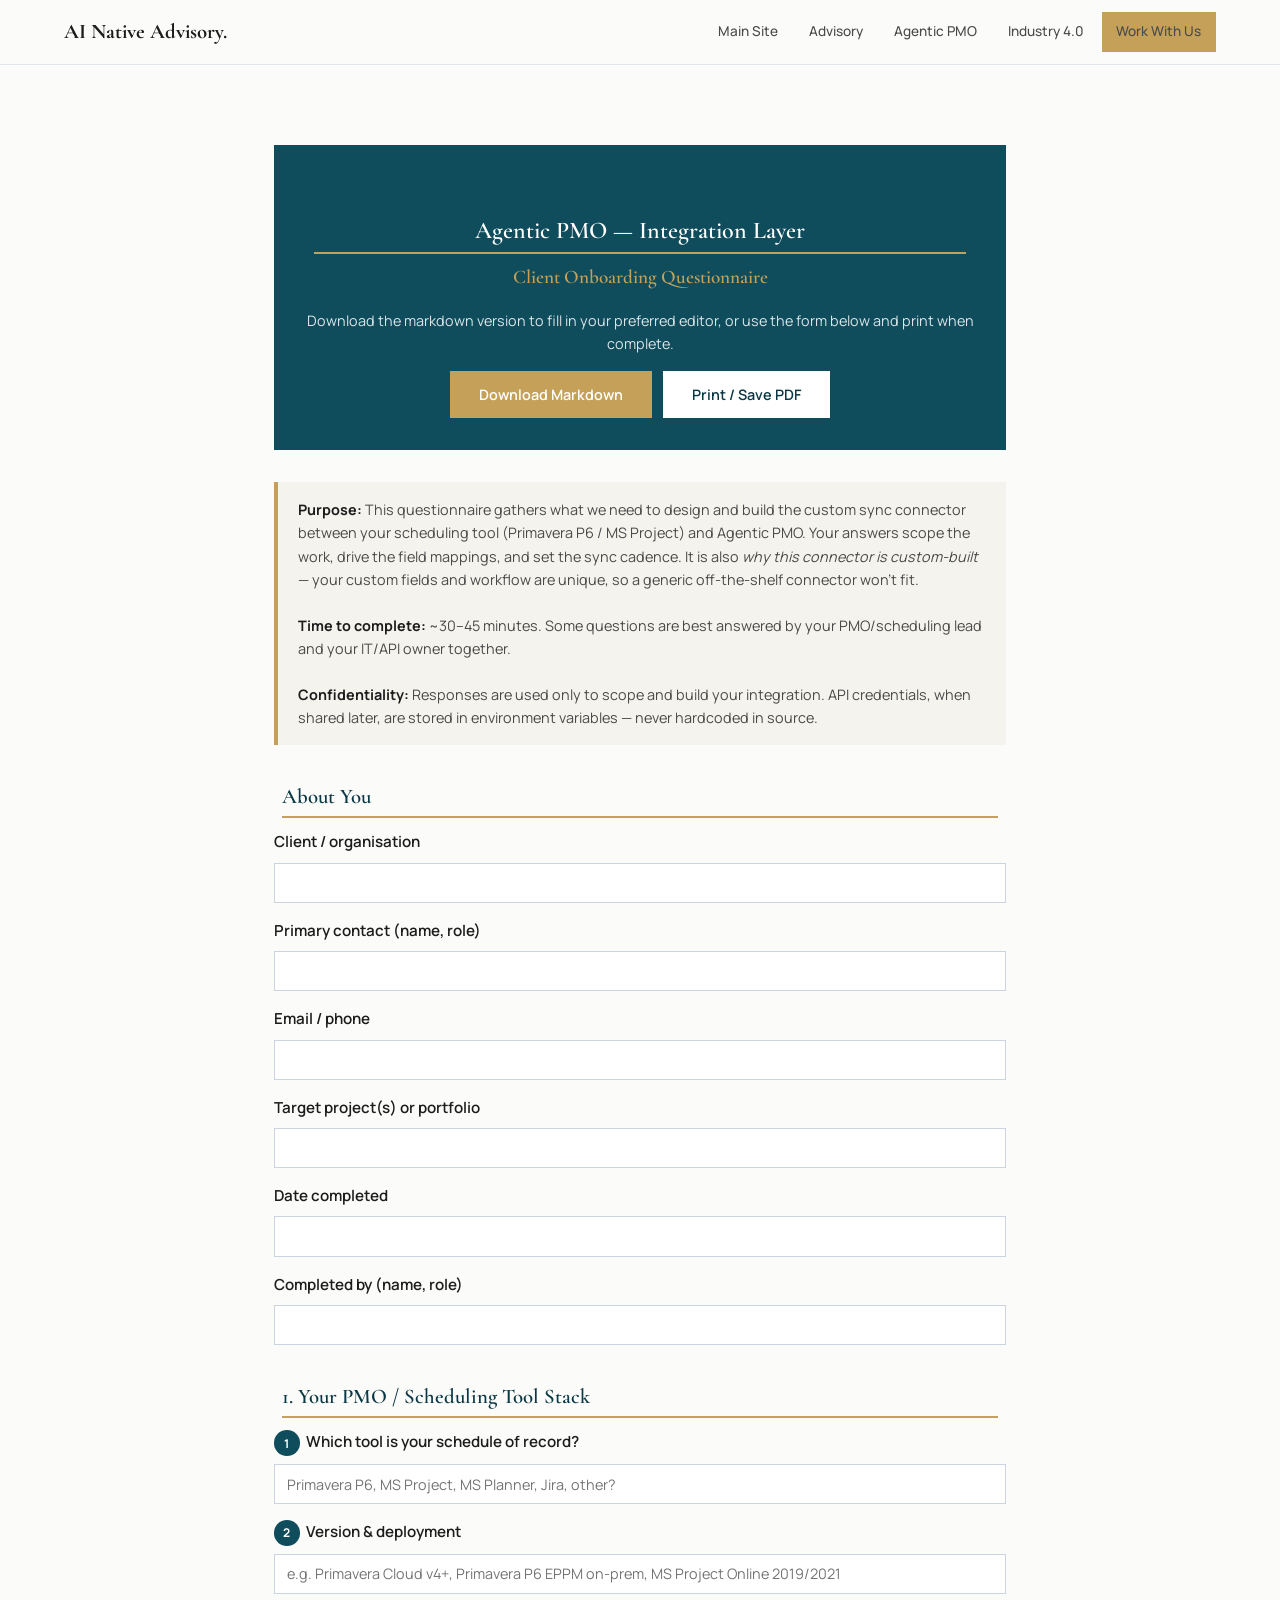
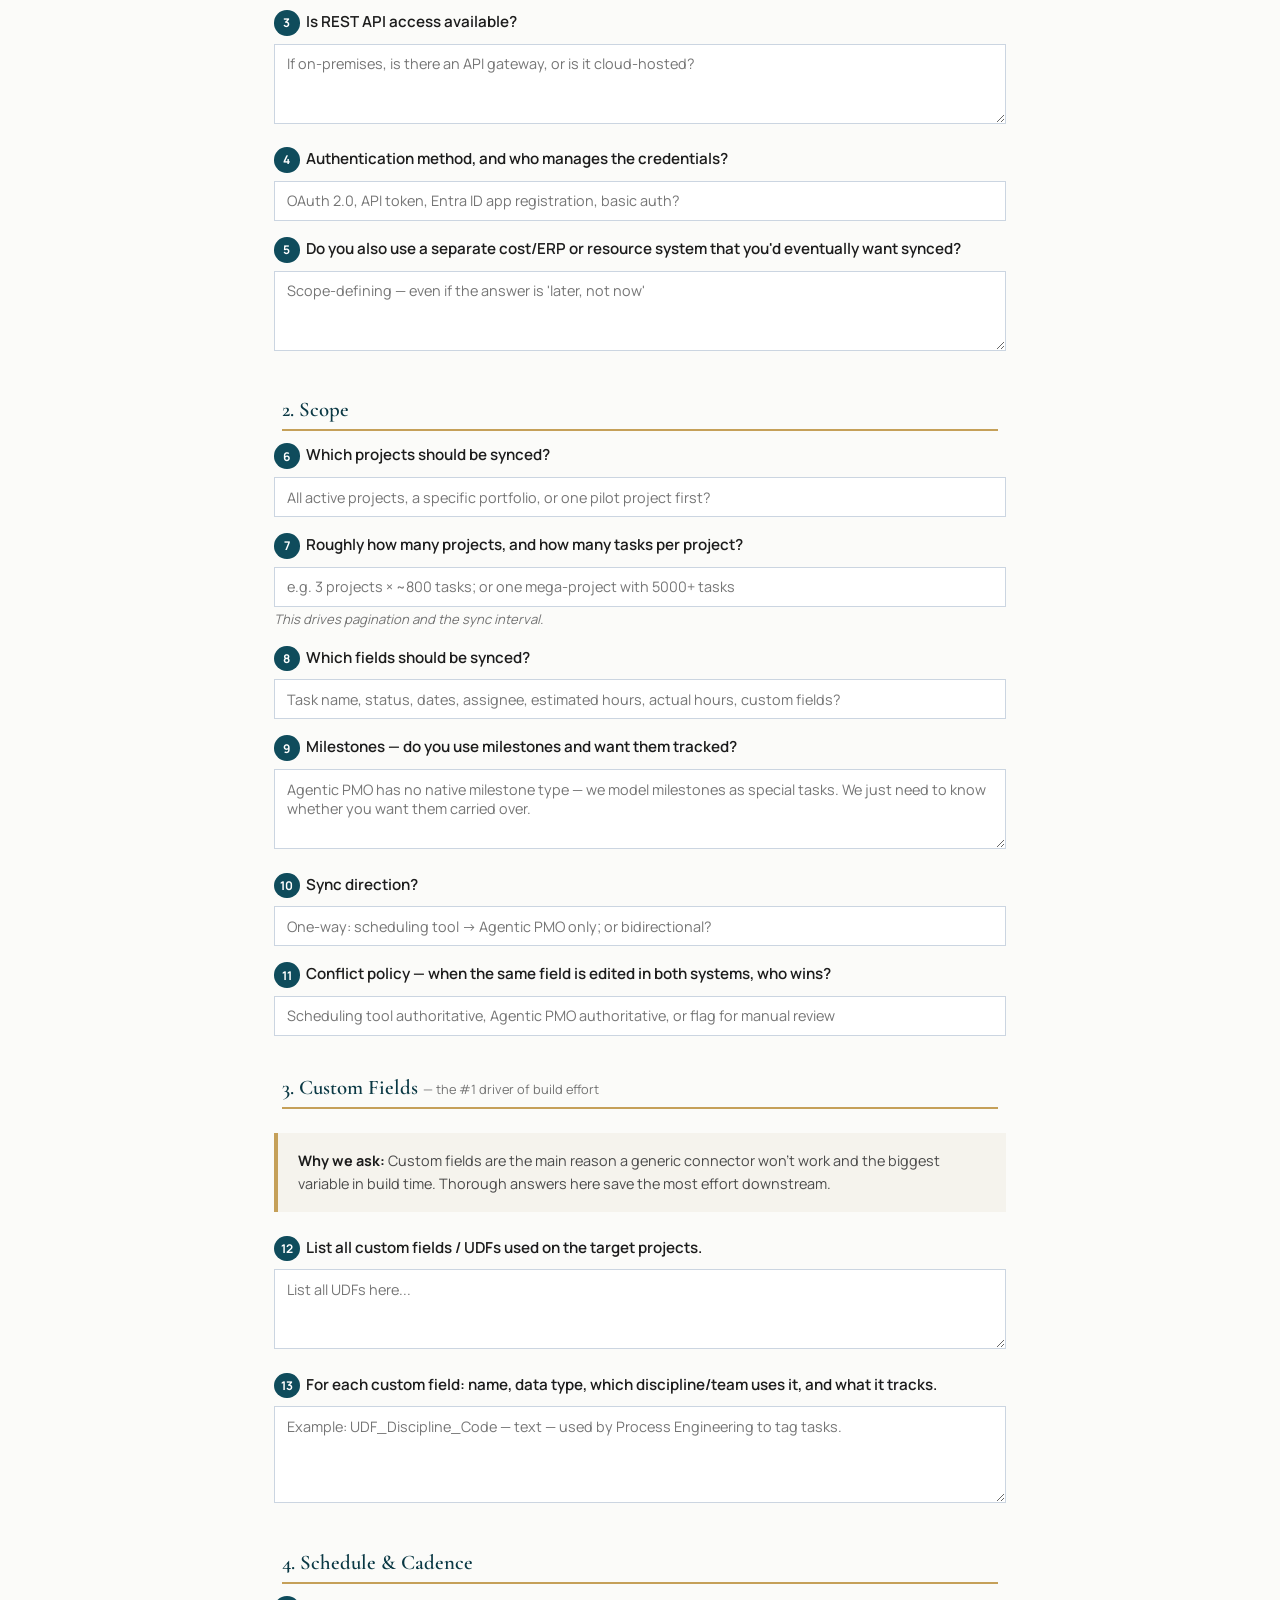
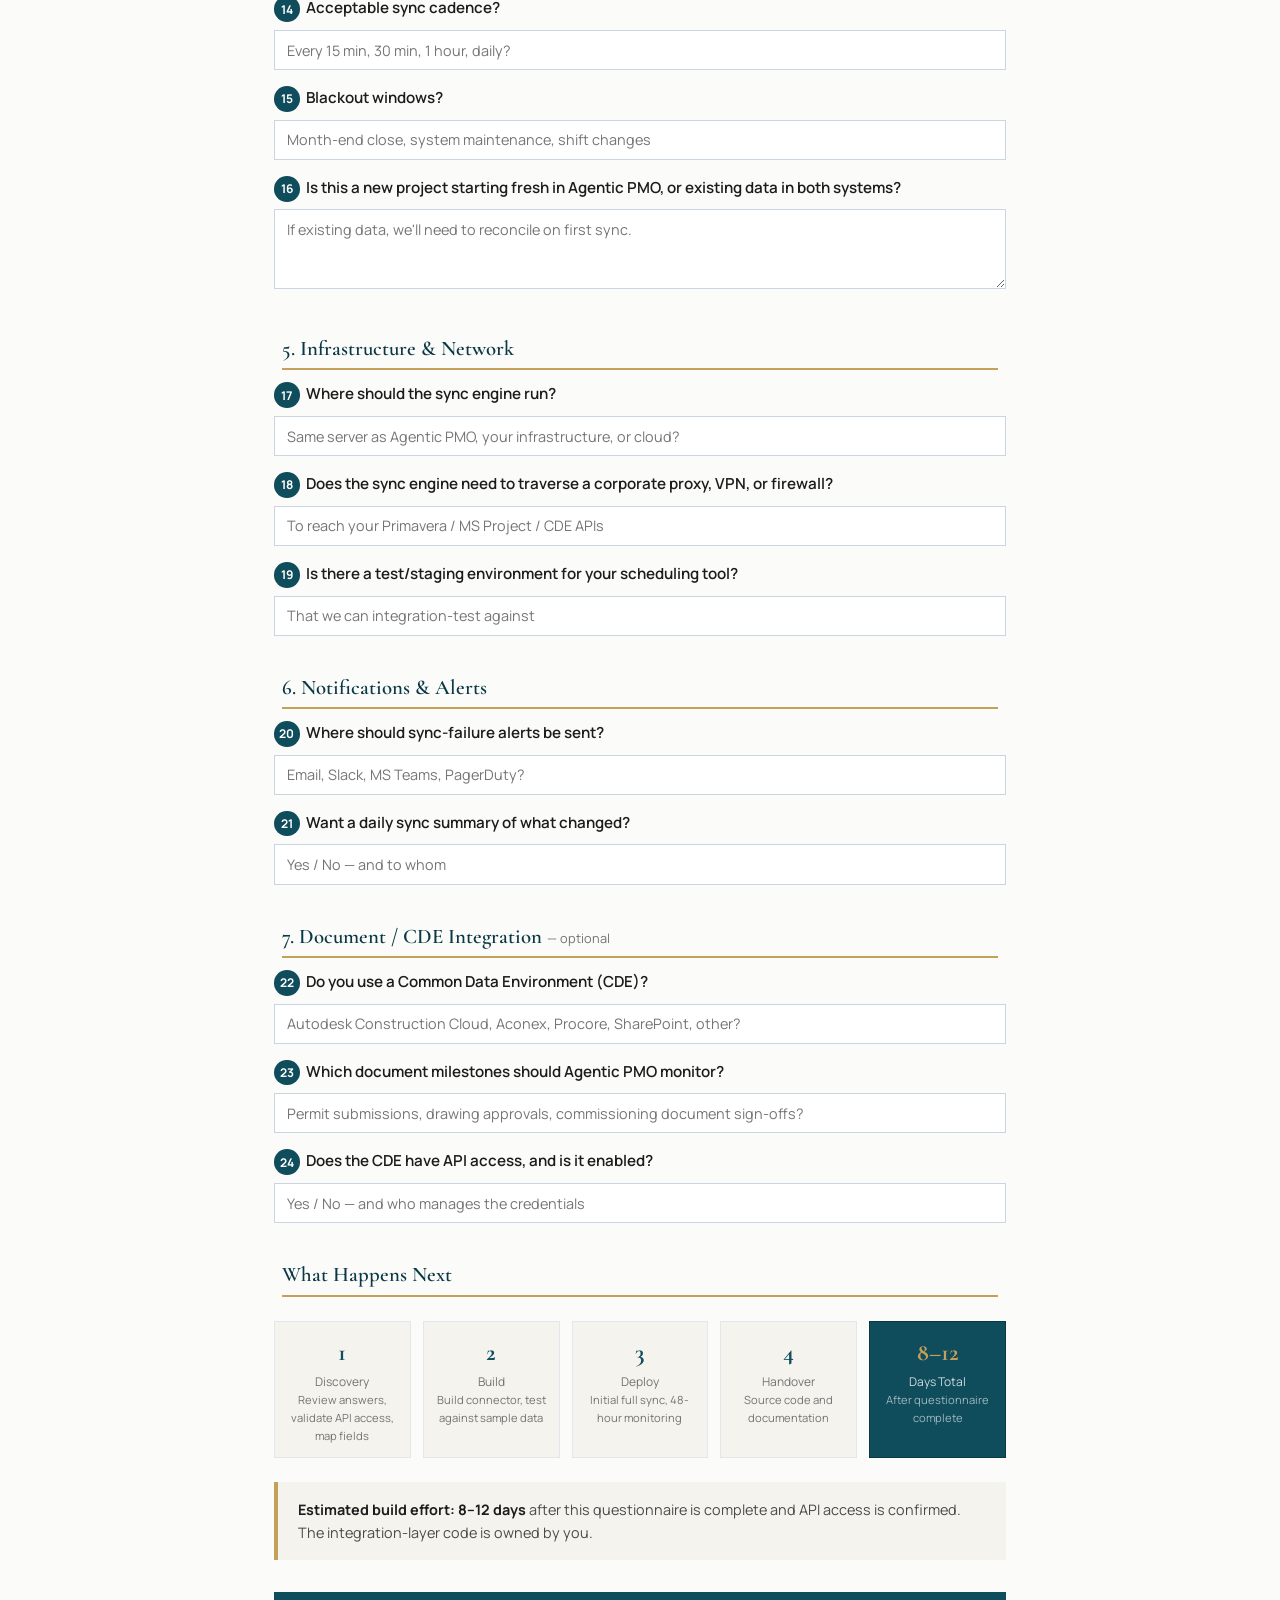
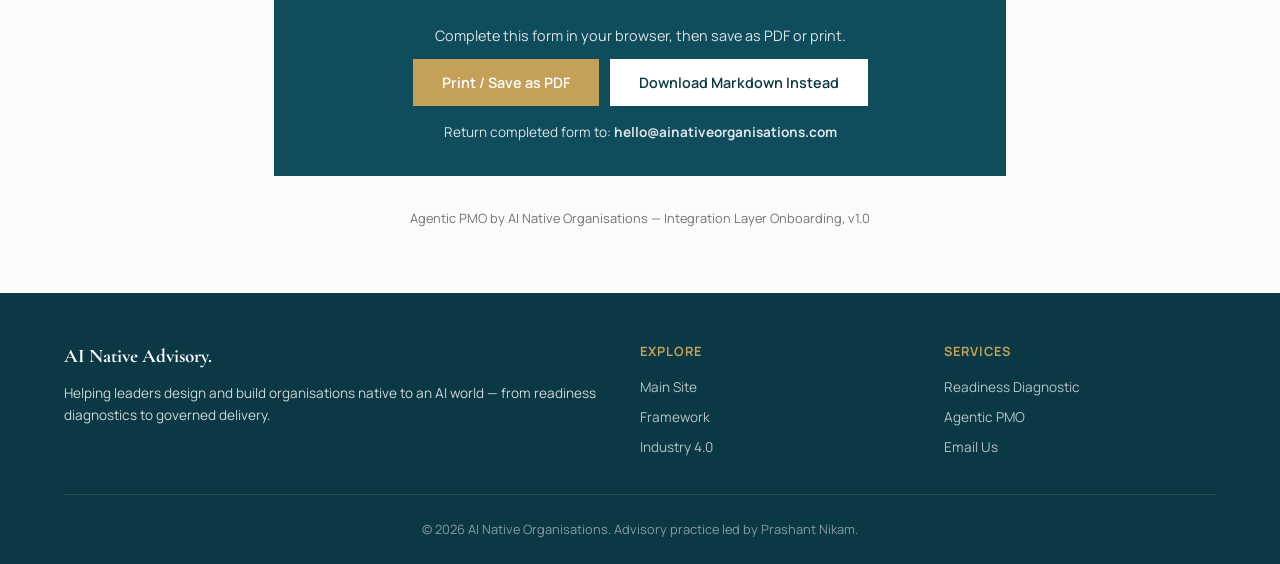
==== integration-questionnaire.html @ 44b78c95 "Add polished HTML questionnaire page with fillable form fields, print/PDF support; update homepage l" ====
<!DOCTYPE html>
<html lang="en">
<head>
  <meta charset="UTF-8">
  <meta name="viewport" content="width=device-width, initial-scale=1.0">
  <title>Integration Onboarding Questionnaire — Agentic PMO</title>
  <link rel="stylesheet" href="styles.css">
  <meta name="description" content="Download the Agentic PMO Integration Layer Client Onboarding Questionnaire — scope your Primavera P6 or MS Project connector build in 30-45 minutes.">
  <meta name="robots" content="index, follow">
  <style>
    .questionnaire-page { max-width: 780px; margin: 0 auto; padding: 3rem 24px 4rem; }
    .questionnaire-page h1 {
      font-family: var(--font-serif);
      font-size: 2rem;
      line-height: 1.2;
      margin-bottom: 0.25rem;
    }
    .questionnaire-page .meta { color: var(--color-ink-muted); font-size: 0.9rem; margin-bottom: 2rem; }
    .questionnaire-page h2 {
      font-family: var(--font-serif);
      font-size: 1.3rem;
      margin: 2.5rem 0.5rem 0.75rem;
      padding-bottom: 0.4rem;
      border-bottom: 2px solid var(--color-gold);
      color: var(--color-teal-dark);
    }
    .questionnaire-page h3 {
      font-family: var(--font-sans);
      font-size: 1rem;
      font-weight: 600;
      margin: 0.25rem 0 0.5rem;
      color: var(--color-ink);
    }
    .questionnaire-page .field { margin-bottom: 1rem; }
    .questionnaire-page .field-label {
      display: block;
      font-weight: 600;
      font-size: 0.95rem;
      margin-bottom: 0.2rem;
    }
    .questionnaire-page .field-num {
      display: inline-flex;
      align-items: center;
      justify-content: center;
      width: 1.6rem;
      height: 1.6rem;
      background: var(--color-teal);
      color: #fff;
      font-size: 0.75rem;
      font-weight: 700;
      border-radius: 50%;
      margin-right: 0.4rem;
    }
    .questionnaire-page .field-hint {
      font-size: 0.82rem;
      color: var(--color-ink-muted);
      font-style: italic;
      margin-top: 0.1rem;
    }
    .questionnaire-page .field-input {
      width: 100%;
      padding: 0.6rem 0.75rem;
      border: 1px solid var(--color-slate);
      font-family: var(--font-sans);
      font-size: 0.9rem;
      margin-top: 0.3rem;
      background: #fff;
      color: var(--color-ink);
    }
    .questionnaire-page .field-textarea {
      width: 100%;
      min-height: 80px;
      padding: 0.6rem 0.75rem;
      border: 1px solid var(--color-slate);
      font-family: var(--font-sans);
      font-size: 0.9rem;
      margin-top: 0.3rem;
      background: #fff;
      color: var(--color-ink);
      resize: vertical;
    }
    .questionnaire-page .callout {
      background: var(--color-cream);
      border-left: 4px solid var(--color-gold);
      padding: 1rem 1.25rem;
      margin: 1.5rem 0;
      font-size: 0.9rem;
      color: var(--color-ink-secondary);
    }
    .questionnaire-page .callout strong { color: var(--color-ink); }
    .questionnaire-page .next-steps {
      display: grid;
      grid-template-columns: 1fr 1fr 1fr 1fr 1fr;
      gap: 0.75rem;
      margin: 1.5rem 0;
    }
    .questionnaire-page .next-step {
      text-align: center;
      padding: 0.75rem 0.5rem;
      background: var(--color-cream);
      border: 1px solid var(--color-slate-soft);
    }
    .questionnaire-page .next-step .step-num {
      font-family: var(--font-serif);
      font-size: 1.5rem;
      font-weight: 700;
      color: var(--color-teal);
    }
    .questionnaire-page .next-step .step-label {
      font-size: 0.75rem;
      color: var(--color-ink-muted);
    }
    .questionnaire-page .download-bar {
      text-align: center;
      padding: 2rem;
      background: var(--color-teal);
      margin: 2rem 0;
    }
    .questionnaire-page .download-bar p { color: rgba(255,255,255,0.85); font-size: 0.9rem; }
    .questionnaire-page .section-inline {
      margin: 2rem 0;
      padding: 1.5rem;
      background: var(--color-bg);
      border: 1px solid var(--color-slate-soft);
    }
    .questionnaire-page .section-inline h3 {
      font-family: var(--font-serif);
      color: var(--color-teal);
      border: none;
      padding: 0;
      margin: 0 0 0.5rem 0;
    }
    .questionnaire-page .print-only { display: none; }
    @media print {
      .site-nav, .site-footer, .questionnaire-page .download-bar { display: none; }
      .questionnaire-page { padding: 0; }
      .questionnaire-page .field-input, .questionnaire-page .field-textarea { border: 1px dashed #999; }
    }
    @media (max-width: 700px) {
      .questionnaire-page .next-steps { grid-template-columns: 1fr 1fr; }
    }
  </style>
</head>
<body>

<!-- Nav -->
<nav class="site-nav">
  <div class="nav-inner">
    <a class="nav-logo" href="/">AI Native Advisory.</a>
    <button class="nav-toggle" onclick="toggleNav()" aria-label="Toggle navigation">
      <span></span><span></span><span></span>
    </button>
    <div class="nav-links" id="navLinks">
      <a href="https://ainativeorganisations.com" target="_blank" rel="noopener">Main Site</a>
      <a href="/">Advisory</a>
      <a href="/#agentic-pmo">Agentic PMO</a>
      <a href="https://industry.ainativeorganisations.com" target="_blank" rel="noopener">Industry 4.0</a>
      <a href="/#contact" class="btn btn-gold btn-sm">Work With Us</a>
    </div>
  </div>
</nav>

<!-- Questionnaire Page -->
<div class="questionnaire-page">

  <div class="download-bar">
    <h2 style="color: #fff; margin-bottom: 0.5rem; font-size: 1.5rem;">Agentic PMO — Integration Layer</h2>
    <h3 style="color: var(--color-gold); font-family: var(--font-serif); font-size: 1.2rem; margin-bottom: 1rem;">Client Onboarding Questionnaire</h3>
    <p>Download the markdown version to fill in your preferred editor, or use the form below and print when complete.</p>
    <div style="margin-top: 1rem;">
      <a href="/agentic-pmo-integration-questionnaire.md" class="btn btn-gold" download>Download Markdown</a>
      <a href="#" onclick="window.print()" class="btn btn-white" style="margin-left: 0.5rem;">Print / Save PDF</a>
    </div>
  </div>

  <div class="callout">
    <strong>Purpose:</strong> This questionnaire gathers what we need to design and build the custom sync connector between your scheduling tool (Primavera P6 / MS Project) and Agentic PMO. Your answers scope the work, drive the field mappings, and set the sync cadence. It is also <em>why this connector is custom-built</em> — your custom fields and workflow are unique, so a generic off-the-shelf connector won't fit.
    <br><br>
    <strong>Time to complete:</strong> ~30–45 minutes. Some questions are best answered by your PMO/scheduling lead and your IT/API owner together.
    <br><br>
    <strong>Confidentiality:</strong> Responses are used only to scope and build your integration. API credentials, when shared later, are stored in environment variables — never hardcoded in source.
  </div>

  <!-- About You -->
  <h2>About You</h2>

  <div class="field">
    <span class="field-label">Client / organisation</span>
    <input type="text" class="field-input" placeholder="">
  </div>
  <div class="field">
    <span class="field-label">Primary contact (name, role)</span>
    <input type="text" class="field-input" placeholder="">
  </div>
  <div class="field">
    <span class="field-label">Email / phone</span>
    <input type="text" class="field-input" placeholder="">
  </div>
  <div class="field">
    <span class="field-label">Target project(s) or portfolio</span>
    <input type="text" class="field-input" placeholder="">
  </div>
  <div class="field">
    <span class="field-label">Date completed</span>
    <input type="text" class="field-input" placeholder="">
  </div>
  <div class="field">
    <span class="field-label">Completed by (name, role)</span>
    <input type="text" class="field-input" placeholder="">
  </div>

  <!-- Section 1 -->
  <h2>1. Your PMO / Scheduling Tool Stack</h2>

  <div class="field">
    <span class="field-label"><span class="field-num">1</span>Which tool is your schedule of record?</span>
    <input type="text" class="field-input" placeholder="Primavera P6, MS Project, MS Planner, Jira, other?">
  </div>

  <div class="field">
    <span class="field-label"><span class="field-num">2</span>Version &amp; deployment</span>
    <input type="text" class="field-input" placeholder="e.g. Primavera Cloud v4+, Primavera P6 EPPM on-prem, MS Project Online 2019/2021">
  </div>

  <div class="field">
    <span class="field-label"><span class="field-num">3</span>Is REST API access available?</span>
    <textarea class="field-textarea" placeholder="If on-premises, is there an API gateway, or is it cloud-hosted?"></textarea>
  </div>

  <div class="field">
    <span class="field-label"><span class="field-num">4</span>Authentication method, and who manages the credentials?</span>
    <input type="text" class="field-input" placeholder="OAuth 2.0, API token, Entra ID app registration, basic auth?">
  </div>

  <div class="field">
    <span class="field-label"><span class="field-num">5</span>Do you also use a separate cost/ERP or resource system that you'd eventually want synced?</span>
    <textarea class="field-textarea" placeholder="Scope-defining — even if the answer is 'later, not now'"></textarea>
  </div>

  <!-- Section 2 -->
  <h2>2. Scope</h2>

  <div class="field">
    <span class="field-label"><span class="field-num">6</span>Which projects should be synced?</span>
    <input type="text" class="field-input" placeholder="All active projects, a specific portfolio, or one pilot project first?">
  </div>

  <div class="field">
    <span class="field-label"><span class="field-num">7</span>Roughly how many projects, and how many tasks per project?</span>
    <input type="text" class="field-input" placeholder="e.g. 3 projects × ~800 tasks; or one mega-project with 5000+ tasks">
    <div class="field-hint">This drives pagination and the sync interval.</div>
  </div>

  <div class="field">
    <span class="field-label"><span class="field-num">8</span>Which fields should be synced?</span>
    <input type="text" class="field-input" placeholder="Task name, status, dates, assignee, estimated hours, actual hours, custom fields?">
  </div>

  <div class="field">
    <span class="field-label"><span class="field-num">9</span>Milestones — do you use milestones and want them tracked?</span>
    <textarea class="field-textarea" placeholder="Agentic PMO has no native milestone type — we model milestones as special tasks. We just need to know whether you want them carried over."></textarea>
  </div>

  <div class="field">
    <span class="field-label"><span class="field-num">10</span>Sync direction?</span>
    <input type="text" class="field-input" placeholder="One-way: scheduling tool → Agentic PMO only; or bidirectional?">
  </div>

  <div class="field">
    <span class="field-label"><span class="field-num">11</span>Conflict policy — when the same field is edited in both systems, who wins?</span>
    <input type="text" class="field-input" placeholder="Scheduling tool authoritative, Agentic PMO authoritative, or flag for manual review">
  </div>

  <!-- Section 3 -->
  <h2>3. Custom Fields <span style="font-size: 0.8rem; color: var(--color-ink-muted); font-family: var(--font-sans); font-weight: 400;">— the #1 driver of build effort</span></h2>

  <div class="callout">
    <strong>Why we ask:</strong> Custom fields are the main reason a generic connector won't work and the biggest variable in build time. Thorough answers here save the most effort downstream.
  </div>

  <div class="field">
    <span class="field-label"><span class="field-num">12</span>List all custom fields / UDFs used on the target projects.</span>
    <textarea class="field-textarea" placeholder="List all UDFs here..."></textarea>
  </div>

  <div class="field">
    <span class="field-label"><span class="field-num">13</span>For each custom field: name, data type, which discipline/team uses it, and what it tracks.</span>
    <textarea class="field-textarea" rows="4" placeholder="Example: UDF_Discipline_Code — text — used by Process Engineering to tag tasks."></textarea>
  </div>

  <!-- Section 4 -->
  <h2>4. Schedule &amp; Cadence</h2>

  <div class="field">
    <span class="field-label"><span class="field-num">14</span>Acceptable sync cadence?</span>
    <input type="text" class="field-input" placeholder="Every 15 min, 30 min, 1 hour, daily?">
  </div>

  <div class="field">
    <span class="field-label"><span class="field-num">15</span>Blackout windows?</span>
    <input type="text" class="field-input" placeholder="Month-end close, system maintenance, shift changes">
  </div>

  <div class="field">
    <span class="field-label"><span class="field-num">16</span>Is this a new project starting fresh in Agentic PMO, or existing data in both systems?</span>
    <textarea class="field-textarea" placeholder="If existing data, we'll need to reconcile on first sync."></textarea>
  </div>

  <!-- Section 5 -->
  <h2>5. Infrastructure &amp; Network</h2>

  <div class="field">
    <span class="field-label"><span class="field-num">17</span>Where should the sync engine run?</span>
    <input type="text" class="field-input" placeholder="Same server as Agentic PMO, your infrastructure, or cloud?">
  </div>

  <div class="field">
    <span class="field-label"><span class="field-num">18</span>Does the sync engine need to traverse a corporate proxy, VPN, or firewall?</span>
    <input type="text" class="field-input" placeholder="To reach your Primavera / MS Project / CDE APIs">
  </div>

  <div class="field">
    <span class="field-label"><span class="field-num">19</span>Is there a test/staging environment for your scheduling tool?</span>
    <input type="text" class="field-input" placeholder="That we can integration-test against">
  </div>

  <!-- Section 6 -->
  <h2>6. Notifications &amp; Alerts</h2>

  <div class="field">
    <span class="field-label"><span class="field-num">20</span>Where should sync-failure alerts be sent?</span>
    <input type="text" class="field-input" placeholder="Email, Slack, MS Teams, PagerDuty?">
  </div>

  <div class="field">
    <span class="field-label"><span class="field-num">21</span>Want a daily sync summary of what changed?</span>
    <input type="text" class="field-input" placeholder="Yes / No — and to whom">
  </div>

  <!-- Section 7 -->
  <h2>7. Document / CDE Integration <span style="font-size: 0.8rem; color: var(--color-ink-muted); font-family: var(--font-sans); font-weight: 400;">— optional</span></h2>

  <div class="field">
    <span class="field-label"><span class="field-num">22</span>Do you use a Common Data Environment (CDE)?</span>
    <input type="text" class="field-input" placeholder="Autodesk Construction Cloud, Aconex, Procore, SharePoint, other?">
  </div>

  <div class="field">
    <span class="field-label"><span class="field-num">23</span>Which document milestones should Agentic PMO monitor?</span>
    <input type="text" class="field-input" placeholder="Permit submissions, drawing approvals, commissioning document sign-offs?">
  </div>

  <div class="field">
    <span class="field-label"><span class="field-num">24</span>Does the CDE have API access, and is it enabled?</span>
    <input type="text" class="field-input" placeholder="Yes / No — and who manages the credentials">
  </div>

  <!-- What Happens Next -->
  <h2>What Happens Next</h2>

  <div class="next-steps">
    <div class="next-step">
      <div class="step-num">1</div>
      <div class="step-label">Discovery</div>
      <div style="font-size: 0.7rem; color: var(--color-ink-muted);">Review answers, validate API access, map fields</div>
    </div>
    <div class="next-step">
      <div class="step-num">2</div>
      <div class="step-label">Build</div>
      <div style="font-size: 0.7rem; color: var(--color-ink-muted);">Build connector, test against sample data</div>
    </div>
    <div class="next-step">
      <div class="step-num">3</div>
      <div class="step-label">Deploy</div>
      <div style="font-size: 0.7rem; color: var(--color-ink-muted);">Initial full sync, 48-hour monitoring</div>
    </div>
    <div class="next-step">
      <div class="step-num">4</div>
      <div class="step-label">Handover</div>
      <div style="font-size: 0.7rem; color: var(--color-ink-muted);">Source code and documentation</div>
    </div>
    <div class="next-step" style="background: var(--color-teal); border-color: var(--color-teal-dark);">
      <div class="step-num" style="color: var(--color-gold);">8–12</div>
      <div class="step-label" style="color: rgba(255,255,255,0.8);">Days Total</div>
      <div style="font-size: 0.7rem; color: rgba(255,255,255,0.6);">After questionnaire complete</div>
    </div>
  </div>

  <div class="callout">
    <strong>Estimated build effort: 8–12 days</strong> after this questionnaire is complete and API access is confirmed. The integration-layer code is owned by you.
  </div>

  <div class="download-bar">
    <p style="margin-bottom: 0.75rem;">Complete this form in your browser, then save as PDF or print.</p>
    <a href="#" onclick="window.print()" class="btn btn-gold">Print / Save as PDF</a>
    <a href="/agentic-pmo-integration-questionnaire.md" class="btn btn-white" style="margin-left: 0.5rem;" download>Download Markdown Instead</a>
    <p style="margin-top: 1rem; font-size: 0.85rem;">Return completed form to: <strong>hello@ainativeorganisations.com</strong></p>
  </div>

  <p style="text-align: center; font-size: 0.8rem; color: var(--color-ink-muted); margin-top: 2rem;">
    Agentic PMO by AI Native Organisations — Integration Layer Onboarding, v1.0
  </p>

</div>

<!-- Footer -->
<footer class="site-footer">
  <div class="container">
    <div class="footer-grid">
      <div class="footer-brand">
        <span class="footer-logo">AI Native Advisory.</span>
        <p>Helping leaders design and build organisations native to an AI world — from readiness diagnostics to governed delivery.</p>
      </div>
      <div class="footer-col">
        <h4>Explore</h4>
        <a href="https://ainativeorganisations.com" target="_blank" rel="noopener">Main Site</a>
        <a href="https://ainativeorganisations.com/framework" target="_blank" rel="noopener">Framework</a>
        <a href="https://industry.ainativeorganisations.com" target="_blank" rel="noopener">Industry 4.0</a>
      </div>
      <div class="footer-col">
        <h4>Services</h4>
        <a href="/#services">Readiness Diagnostic</a>
        <a href="/#agentic-pmo">Agentic PMO</a>
        <a href="mailto:hello@ainativeorganisations.com">Email Us</a>
      </div>
    </div>
    <div class="footer-bottom">
      &copy; 2026 AI Native Organisations. Advisory practice led by Prashant Nikam.
    </div>
  </div>
</footer>

<script>
function toggleNav() {
  document.getElementById('navLinks').classList.toggle('open');
}
</script>
</body>
</html>
---- styles.css ----
/* ===== FTSE 100 AI-Native Edition — Shared Styles ===== */
@import url('https://fonts.googleapis.com/css2?family=Cormorant+Garamond:ital,wght@0,300;0,400;0,500;0,600;0,700;1,400;1,500&family=Manrope:wght@300;400;500;600;700;800&family=JetBrains+Mono:wght@400;500;600&display=swap');

:root {
  --color-bg: #fbfbf9;
  --color-teal: #0f4c5c;
  --color-teal-dark: #0a3844;
  --color-gold: #c5a059;
  --color-gold-dark: #9c6215;
  --color-ink: #1c1c1c;
  --color-ink-secondary: #4a4a4a;
  --color-ink-muted: #737373;
  --color-slate: #cbd5e1;
  --color-slate-soft: #e2e7ee;
  --color-cream: #f5f3ed;
  --color-white: #ffffff;
  --font-serif: 'Cormorant Garamond', Georgia, serif;
  --font-sans: 'Manrope', -apple-system, BlinkMacSystemFont, 'Segoe UI', sans-serif;
  --font-mono: 'JetBrains Mono', 'Fira Code', monospace;
  --max-width: 1200px;
  --border-radius: 0;
}

*, *::before, *::after { box-sizing: border-box; margin: 0; padding: 0; }
html { scroll-behavior: smooth; }
body {
  font-family: var(--font-sans);
  font-size: 16px;
  line-height: 1.6;
  color: var(--color-ink);
  background: var(--color-bg);
  -webkit-font-smoothing: antialiased;
}
img { max-width: 100%; height: auto; display: block; }
a { color: var(--color-teal); text-decoration: none; transition: color 0.2s; }
a:hover { color: var(--color-gold); }
.container { max-width: var(--max-width); margin: 0 auto; padding: 0 24px; }

h1, h2, h3, h4 { font-family: var(--font-serif); }
h1 { font-size: 3.2rem; line-height: 1.15; font-weight: 700; }
h2 { font-size: 2.4rem; line-height: 1.2; font-weight: 600; }
h3 { font-size: 1.5rem; font-weight: 600; }
.section { padding: 5rem 0; }
.section-dark { background: var(--color-teal); color: #fff; }
.section-cream { background: var(--color-cream); }
.eyebrow {
  font-family: var(--font-serif);
  font-size: 0.85rem;
  letter-spacing: 0.12em;
  text-transform: uppercase;
  color: var(--color-gold);
  display: block;
  margin-bottom: 0.5rem;
}
.section-title { margin-bottom: 0.75rem; }
.section-subtitle {
  color: var(--color-ink-muted);
  font-size: 1.1rem;
  max-width: 700px;
  margin-bottom: 2.5rem;
}
.text-center { text-align: center; }
.text-center .section-subtitle { margin-left: auto; margin-right: auto; }

/* Buttons */
.btn {
  display: inline-block;
  font-family: var(--font-sans);
  font-weight: 600;
  font-size: 0.9rem;
  padding: 0.7rem 1.75rem;
  border: 1px solid transparent;
  cursor: pointer;
  transition: all 0.2s;
  border-radius: var(--border-radius);
  text-decoration: none;
}
.btn-gold {
  background: var(--color-gold);
  color: #fff;
  border-color: var(--color-gold);
}
.btn-gold:hover { background: var(--color-gold-dark); border-color: var(--color-gold-dark); color: #fff; }
.btn-teal {
  background: var(--color-teal);
  color: #fff;
  border-color: var(--color-teal);
}
.btn-teal:hover { background: var(--color-teal-dark); color: #fff; }
.btn-outline {
  background: transparent;
  color: var(--color-ink);
  border-color: var(--color-ink);
}
.btn-outline:hover { background: var(--color-ink); color: #fff; }
.btn-white {
  background: #fff;
  color: var(--color-teal-dark);
  border-color: #fff;
}
.btn-white:hover { background: var(--color-cream); }
.btn-sm { padding: 0.5rem 1.25rem; font-size: 0.82rem; }

/* Utility */
.mt-1 { margin-top: 1rem; }
.mt-2 { margin-top: 2rem; }
.mb-1 { margin-bottom: 1rem; }
.mb-2 { margin-bottom: 2rem; }
.flex-center { display: flex; align-items: center; justify-content: center; gap: 1rem; flex-wrap: wrap; }

/* Section sub-nav */
.section-subnav { display: flex; justify-content: center; gap: 0.25rem; flex-wrap: wrap; margin: 1.5rem 0 0.5rem; }
.section-subnav a {
  font-size: 0.82rem;
  font-weight: 500;
  color: var(--color-ink-muted);
  padding: 0.4rem 0.85rem;
  border: 1px solid var(--color-slate-soft);
  transition: all 0.2s;
}
.section-subnav a:hover { color: var(--color-teal); border-color: var(--color-teal); }

/* Navigation */
.site-nav {
  border-bottom: 1px solid var(--color-slate-soft);
  background: var(--color-bg);
  position: sticky;
  top: 0;
  z-index: 100;
}
.nav-inner {
  max-width: var(--max-width);
  margin: 0 auto;
  padding: 0 24px;
  display: flex;
  align-items: center;
  justify-content: space-between;
  height: 64px;
}
.nav-logo {
  font-family: var(--font-serif);
  font-size: 1.3rem;
  font-weight: 700;
  color: var(--color-ink);
}
.nav-logo:hover { color: var(--color-teal); }
.nav-links { display: flex; align-items: center; gap: 0.25rem; }
.nav-links a {
  padding: 0.5rem 0.85rem;
  font-size: 0.85rem;
  font-weight: 500;
  color: var(--color-ink-secondary);
  transition: color 0.2s;
}
.nav-links a:hover, .nav-links a.active { color: var(--color-teal); }
.nav-toggle { display: none; background: none; border: none; cursor: pointer; padding: 4px; }
.nav-toggle span { display: block; width: 22px; height: 2px; background: var(--color-ink); margin: 4px 0; transition: 0.2s; }

/* Hero */
.hero {
  padding: 5rem 0 4rem;
  background: linear-gradient(135deg, var(--color-bg) 0%, var(--color-cream) 100%);
  border-bottom: 1px solid var(--color-slate-soft);
}
.hero-grid {
  display: grid;
  grid-template-columns: 1.3fr 1fr;
  gap: 3rem;
  align-items: center;
}
.hero h1 { margin-bottom: 1rem; }
.hero h1 .highlight { color: var(--color-teal); }
.hero p { font-size: 1.15rem; color: var(--color-ink-secondary); margin-bottom: 2rem; max-width: 600px; }
.hero .badge {
  display: inline-flex;
  align-items: center;
  gap: 0.4rem;
  background: var(--color-teal);
  color: var(--color-gold);
  font-family: var(--font-serif);
  font-size: 0.8rem;
  letter-spacing: 0.08em;
  text-transform: uppercase;
  padding: 0.3rem 0.8rem;
  margin-bottom: 1rem;
}
.hero-actions { display: flex; gap: 1rem; flex-wrap: wrap; }

/* Researcher Card */
.researcher-card {
  background: #fff;
  border: 1px solid var(--color-slate-soft);
  padding: 2rem;
  text-align: center;
}
.researcher-card .avatar {
  width: 130px;
  height: 130px;
  border-radius: 50%;
  background: var(--color-teal);
  margin: 0 auto 1rem;
  display: flex;
  align-items: center;
  justify-content: center;
  color: #fff;
  font-family: var(--font-serif);
  font-size: 2.5rem;
  font-weight: 600;
}
.researcher-card h3 { margin-bottom: 0.25rem; }
.researcher-card .title { color: var(--color-ink-muted); font-size: 0.9rem; margin-bottom: 1rem; }
.researcher-card .institution { color: var(--color-teal); font-family: var(--font-serif); font-size: 1.1rem; font-style: italic; margin-bottom: 0.75rem; }
.researcher-card .stats { display: flex; justify-content: center; gap: 1.5rem; margin: 1.25rem 0; }
.researcher-card .stat { text-align: center; }
.researcher-card .stat-num { font-family: var(--font-serif); font-size: 1.6rem; font-weight: 700; color: var(--color-teal); }
.researcher-card .stat-label { font-size: 0.75rem; color: var(--color-ink-muted); text-transform: uppercase; letter-spacing: 0.05em; }
.researcher-card .pubs { text-align: left; margin-top: 1rem; }
.researcher-card .pubs li { font-size: 0.82rem; color: var(--color-ink-secondary); padding: 0.4rem 0; border-bottom: 1px solid var(--color-slate-soft); }
.researcher-card .pubs li:last-child { border-bottom: none; }
.researcher-card .pubs .pub-title { font-weight: 500; color: var(--color-ink); }
.researcher-card .pubs .pub-cite { color: var(--color-gold-dark); font-family: var(--font-serif); font-size: 0.78rem; }

/* Card Grid */
.card-grid { display: grid; gap: 1.5rem; }
.card-grid-2 { grid-template-columns: 1fr 1fr; }
.card-grid-3 { grid-template-columns: 1fr 1fr 1fr; }
.card {
  background: #fff;
  border: 1px solid var(--color-slate-soft);
  padding: 2rem;
  transition: transform 0.2s, box-shadow 0.2s;
}
.card:hover { transform: translateY(-3px); box-shadow: 0 8px 25px rgba(0,0,0,0.06); }
.card-icon { font-size: 1.8rem; margin-bottom: 0.75rem; }
.card h3 { margin-bottom: 0.5rem; }
.card p { color: var(--color-ink-secondary); font-size: 0.92rem; line-height: 1.6; }
.card-dark { background: var(--color-teal); border-color: var(--color-teal-dark); color: #fff; }
.card-dark h3 { color: var(--color-gold); }
.card-dark p { color: rgba(255,255,255,0.85); }

/* Timeline */
.timeline { position: relative; max-width: 800px; margin: 0 auto; padding-left: 2rem; }
.timeline::before {
  content: '';
  position: absolute;
  left: 0;
  top: 0;
  bottom: 0;
  width: 2px;
  background: var(--color-gold);
}
.timeline-item { position: relative; padding: 0 0 2rem 2rem; }
.timeline-item::before {
  content: '';
  position: absolute;
  left: -7px;
  top: 4px;
  width: 16px;
  height: 16px;
  border-radius: 50%;
  background: var(--color-gold);
  border: 3px solid var(--color-bg);
}
.timeline-item:last-child { padding-bottom: 0; }
.timeline-item h4 { font-size: 1.2rem; margin-bottom: 0.25rem; }
.timeline-item .meta { font-size: 0.82rem; color: var(--color-ink-muted); margin-bottom: 0.5rem; }
.timeline-item p { font-size: 0.92rem; color: var(--color-ink-secondary); }

/* Stats row */
.stats-row { display: grid; grid-template-columns: repeat(4, 1fr); gap: 1.5rem; }
.stat-card { text-align: center; padding: 1.5rem; }
.stat-card .num { font-family: var(--font-serif); font-size: 2.8rem; font-weight: 700; color: var(--color-teal); line-height: 1; }
.stat-card .label { font-size: 0.85rem; color: var(--color-ink-muted); margin-top: 0.4rem; }
.section-dark .stat-card .num { color: var(--color-gold); }
.section-dark .stat-card .label { color: rgba(255,255,255,0.75); }

/* Two-col */
.cols-2 { display: grid; grid-template-columns: 1fr 1fr; gap: 3rem; align-items: start; }

/* Phase cards */
.phase-card { background: #fff; border: 1px solid var(--color-slate-soft); padding: 1.5rem; margin-bottom: 1rem; }
.phase-card .phase-label { font-family: var(--font-serif); font-size: 0.8rem; letter-spacing: 0.08em; text-transform: uppercase; color: var(--color-gold); margin-bottom: 0.25rem; }
.phase-card h4 { margin-bottom: 0.25rem; }
.phase-card p { font-size: 0.9rem; color: var(--color-ink-secondary); }

/* Budget table */
.budget-table { width: 100%; border-collapse: collapse; margin: 1.5rem 0; }
.budget-table td { padding: 0.75rem 0; border-bottom: 1px solid var(--color-slate-soft); font-size: 0.9rem; }
.budget-table td:last-child { text-align: right; font-weight: 600; }
.budget-table tr:last-child td { border-bottom: none; font-weight: 700; font-size: 1rem; }
.budget-table tr:last-child td:last-child { color: var(--color-teal); font-family: var(--font-serif); font-size: 1.1rem; }

/* Footer */
.site-footer {
  background: var(--color-teal-dark);
  color: rgba(255,255,255,0.8);
  padding: 3rem 0 1.5rem;
}
.footer-grid { display: grid; grid-template-columns: 2fr 1fr 1fr; gap: 2rem; margin-bottom: 2rem; }
.footer-logo { font-family: var(--font-serif); font-size: 1.2rem; font-weight: 700; color: #fff; display: block; margin-bottom: 0.75rem; }
.footer-brand p { font-size: 0.85rem; line-height: 1.6; }
.footer-col h4 { font-family: var(--font-sans); font-size: 0.8rem; text-transform: uppercase; letter-spacing: 0.08em; color: var(--color-gold); margin-bottom: 0.75rem; }
.footer-col a { display: block; font-size: 0.85rem; color: rgba(255,255,255,0.7); padding: 0.25rem 0; }
.footer-col a:hover { color: var(--color-gold); }
.footer-bottom { border-top: 1px solid rgba(255,255,255,0.1); padding-top: 1.5rem; font-size: 0.8rem; text-align: center; color: rgba(255,255,255,0.5); }

/* Responsive */
@media (max-width: 900px) {
  h1 { font-size: 2.4rem; }
  h2 { font-size: 1.8rem; }
  .hero-grid { grid-template-columns: 1fr; gap: 2rem; }
  .hero { padding: 3rem 0 2.5rem; }
  .cols-2 { grid-template-columns: 1fr; gap: 2rem; }
  .stats-row { grid-template-columns: repeat(2, 1fr); }
  .card-grid-3 { grid-template-columns: 1fr; }
  .card-grid-2 { grid-template-columns: 1fr; }
  .footer-grid { grid-template-columns: 1fr; gap: 1.5rem; }
  .nav-links { display: none; flex-direction: column; position: absolute; top: 64px; left: 0; right: 0; background: var(--color-bg); border-bottom: 1px solid var(--color-slate-soft); padding: 1rem; }
  .nav-links.open { display: flex; }
  .nav-toggle { display: block; }
  .researcher-card .stats { flex-wrap: wrap; gap: 1rem; }
  .researcher-card .pubs li { font-size: 0.78rem; }
}
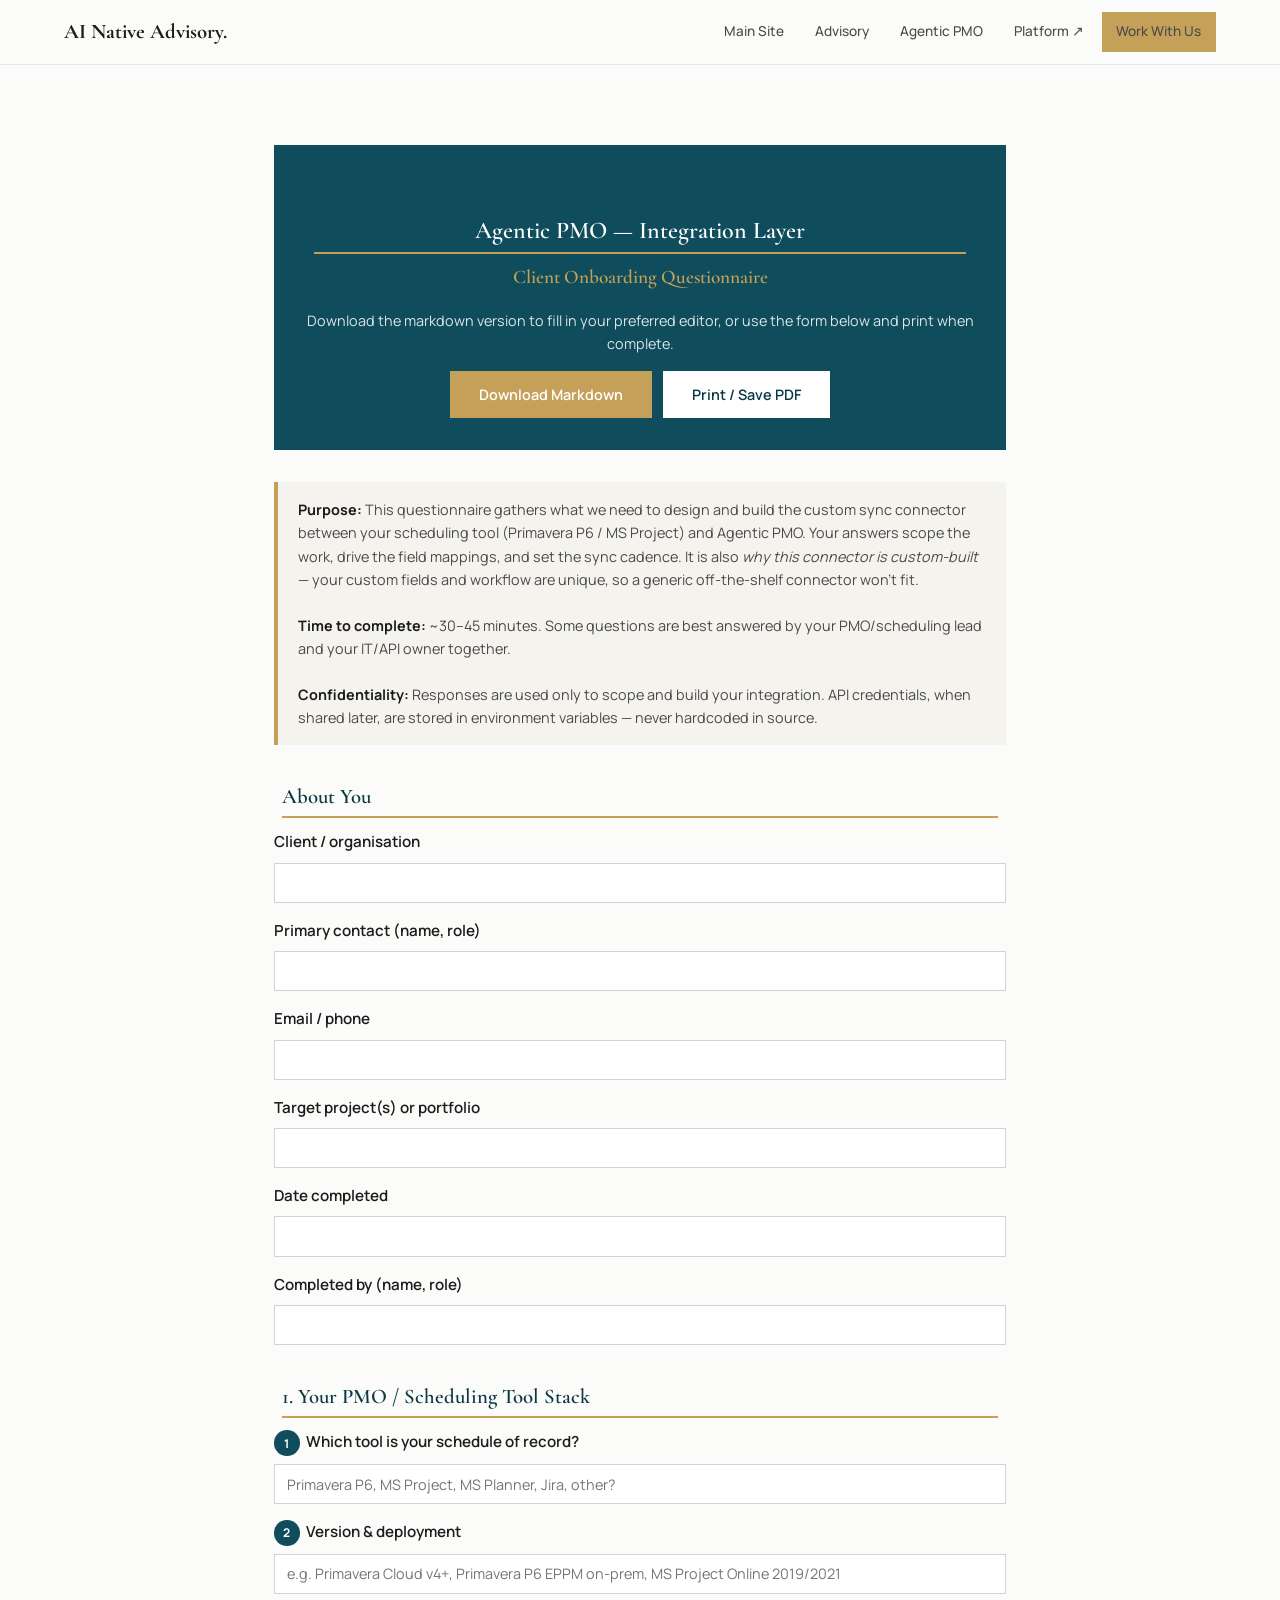
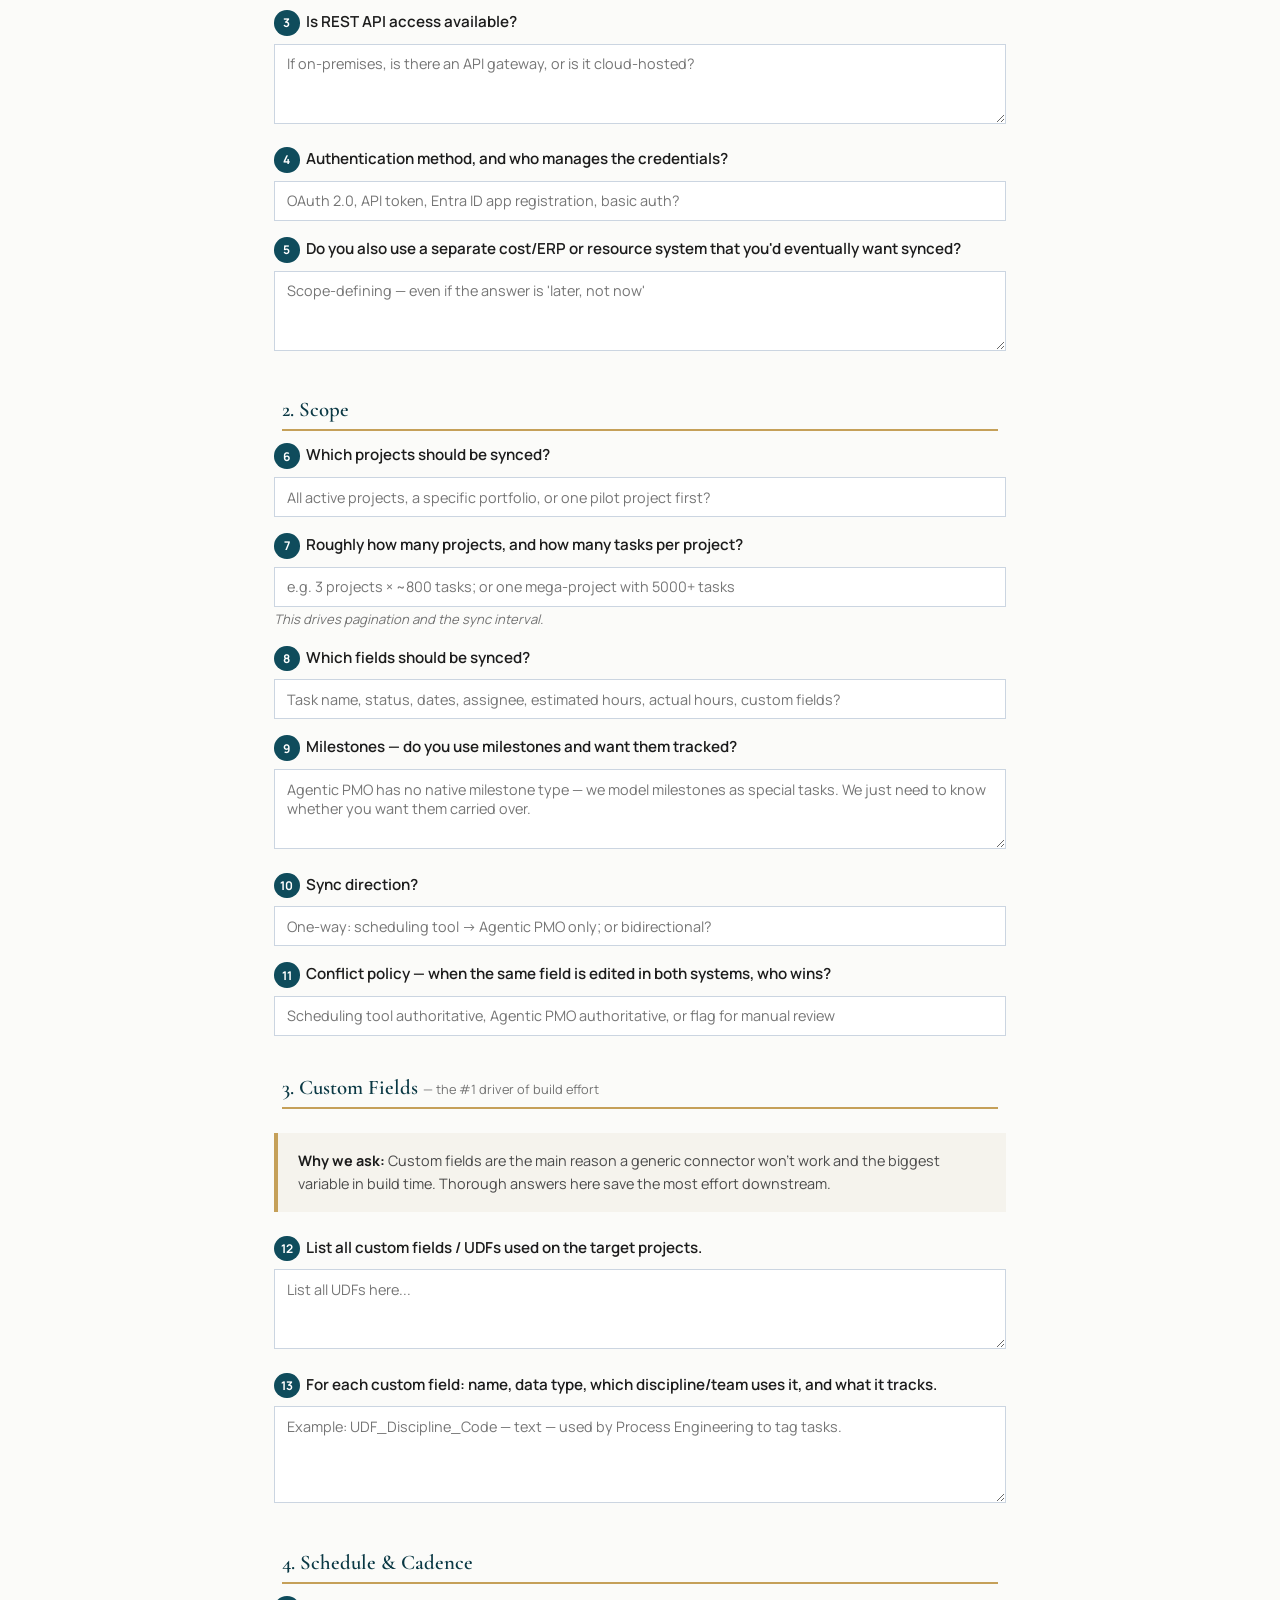
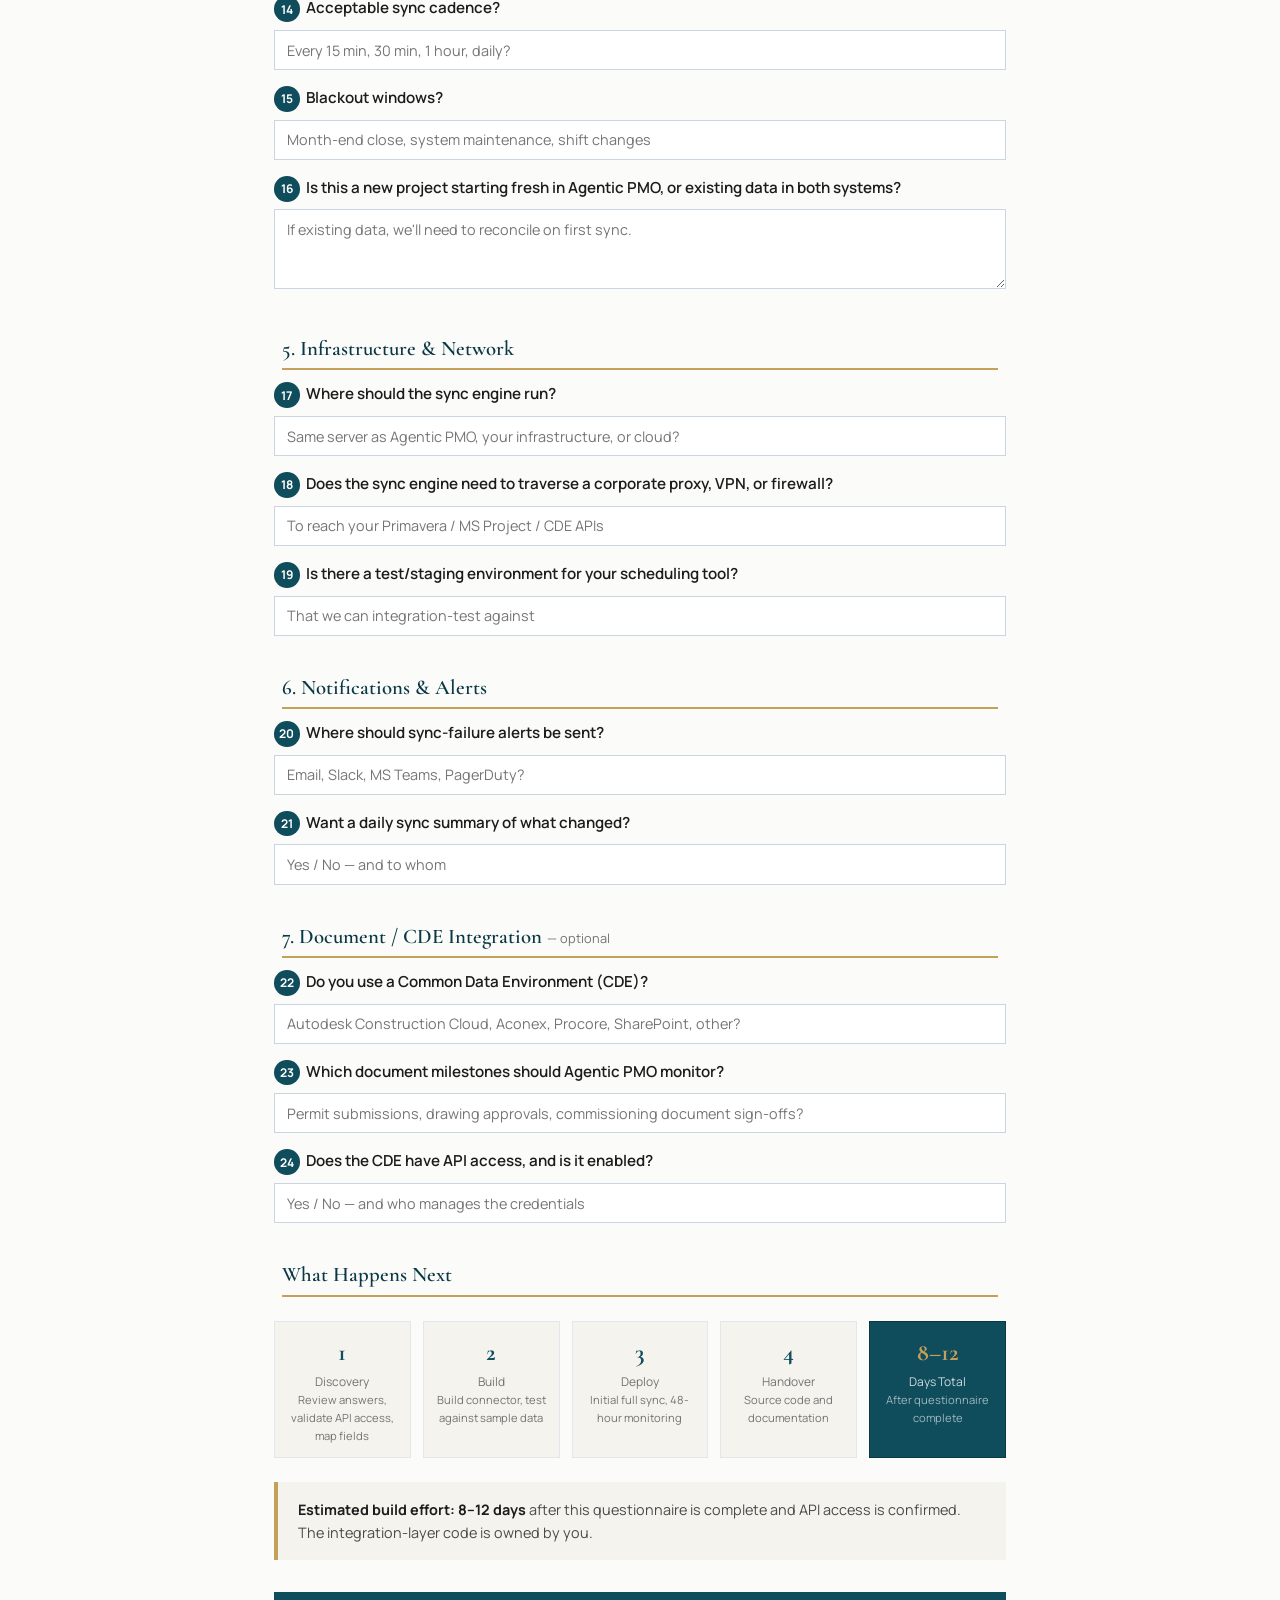
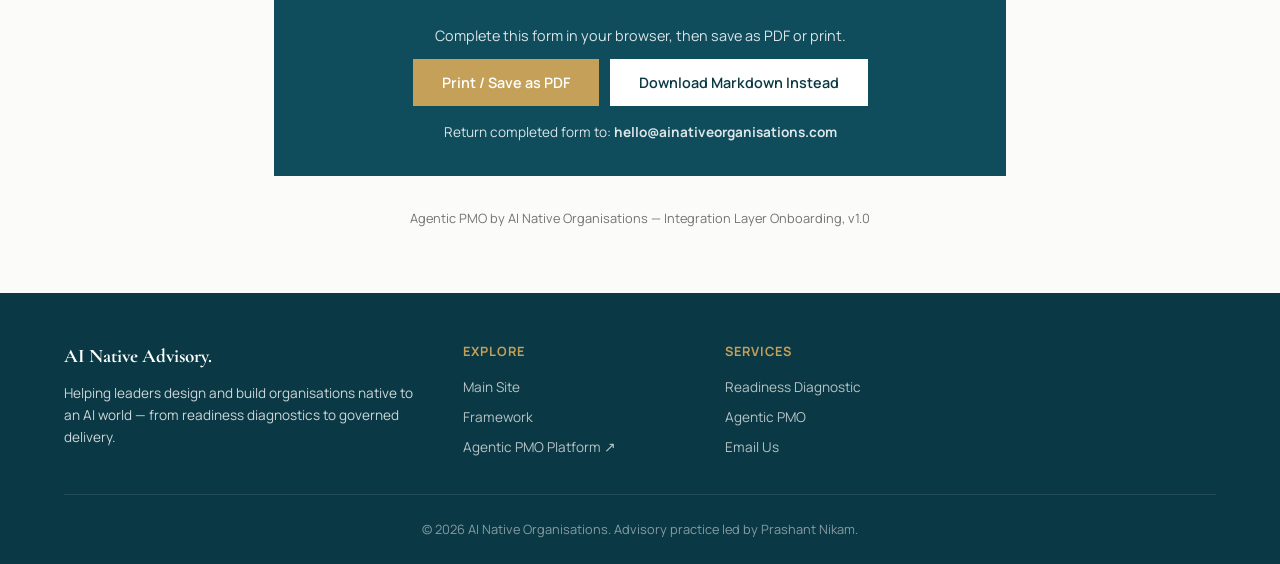
==== commit a956eb9c: "Restructure site: Advisory + Agentic PMO only - Remove Industry 4.0 page references (nav, footer, he" ====
--- a/integration-questionnaire.html
+++ b/integration-questionnaire.html
@@ -154,7 +154,7 @@
       <a href="https://ainativeorganisations.com" target="_blank" rel="noopener">Main Site</a>
       <a href="/">Advisory</a>
       <a href="/#agentic-pmo">Agentic PMO</a>
-      <a href="https://industry.ainativeorganisations.com" target="_blank" rel="noopener">Industry 4.0</a>
+      <a href="https://agenticpmo.tech" target="_blank" rel="noopener">Platform ↗</a>
       <a href="/#contact" class="btn btn-gold btn-sm">Work With Us</a>
     </div>
   </div>
@@ -415,7 +415,7 @@
         <h4>Explore</h4>
         <a href="https://ainativeorganisations.com" target="_blank" rel="noopener">Main Site</a>
         <a href="https://ainativeorganisations.com/framework" target="_blank" rel="noopener">Framework</a>
-        <a href="https://industry.ainativeorganisations.com" target="_blank" rel="noopener">Industry 4.0</a>
+        <a href="https://agenticpmo.tech" target="_blank" rel="noopener">Agentic PMO Platform ↗</a>
       </div>
       <div class="footer-col">
         <h4>Services</h4>
--- a/styles.css
+++ b/styles.css
@@ -296,13 +296,38 @@
   color: rgba(255,255,255,0.8);
   padding: 3rem 0 1.5rem;
 }
-.footer-grid { display: grid; grid-template-columns: 2fr 1fr 1fr; gap: 2rem; margin-bottom: 2rem; }
+.footer-grid { display: grid; grid-template-columns: 1.6fr 1fr 1fr 1fr; gap: 2rem; margin-bottom: 2rem; }
 .footer-logo { font-family: var(--font-serif); font-size: 1.2rem; font-weight: 700; color: #fff; display: block; margin-bottom: 0.75rem; }
 .footer-brand p { font-size: 0.85rem; line-height: 1.6; }
 .footer-col h4 { font-family: var(--font-sans); font-size: 0.8rem; text-transform: uppercase; letter-spacing: 0.08em; color: var(--color-gold); margin-bottom: 0.75rem; }
 .footer-col a { display: block; font-size: 0.85rem; color: rgba(255,255,255,0.7); padding: 0.25rem 0; }
 .footer-col a:hover { color: var(--color-gold); }
 .footer-bottom { border-top: 1px solid rgba(255,255,255,0.1); padding-top: 1.5rem; font-size: 0.8rem; text-align: center; color: rgba(255,255,255,0.5); }
+
+/* Founders / team cards */
+.founder-card { text-align: center; }
+.founder-avatar {
+  width: 84px;
+  height: 84px;
+  border-radius: 50%;
+  background: var(--color-teal);
+  color: #fff;
+  display: flex;
+  align-items: center;
+  justify-content: center;
+  margin: 0 auto 1rem;
+  font-family: var(--font-serif);
+  font-size: 1.7rem;
+  font-weight: 600;
+}
+.founder-role {
+  font-family: var(--font-serif);
+  font-style: italic;
+  font-size: 1rem;
+  color: var(--color-teal);
+  margin-bottom: 0.6rem;
+}
+.founder-links { margin-top: 1.25rem; }
 
 /* Responsive */
 @media (max-width: 900px) {
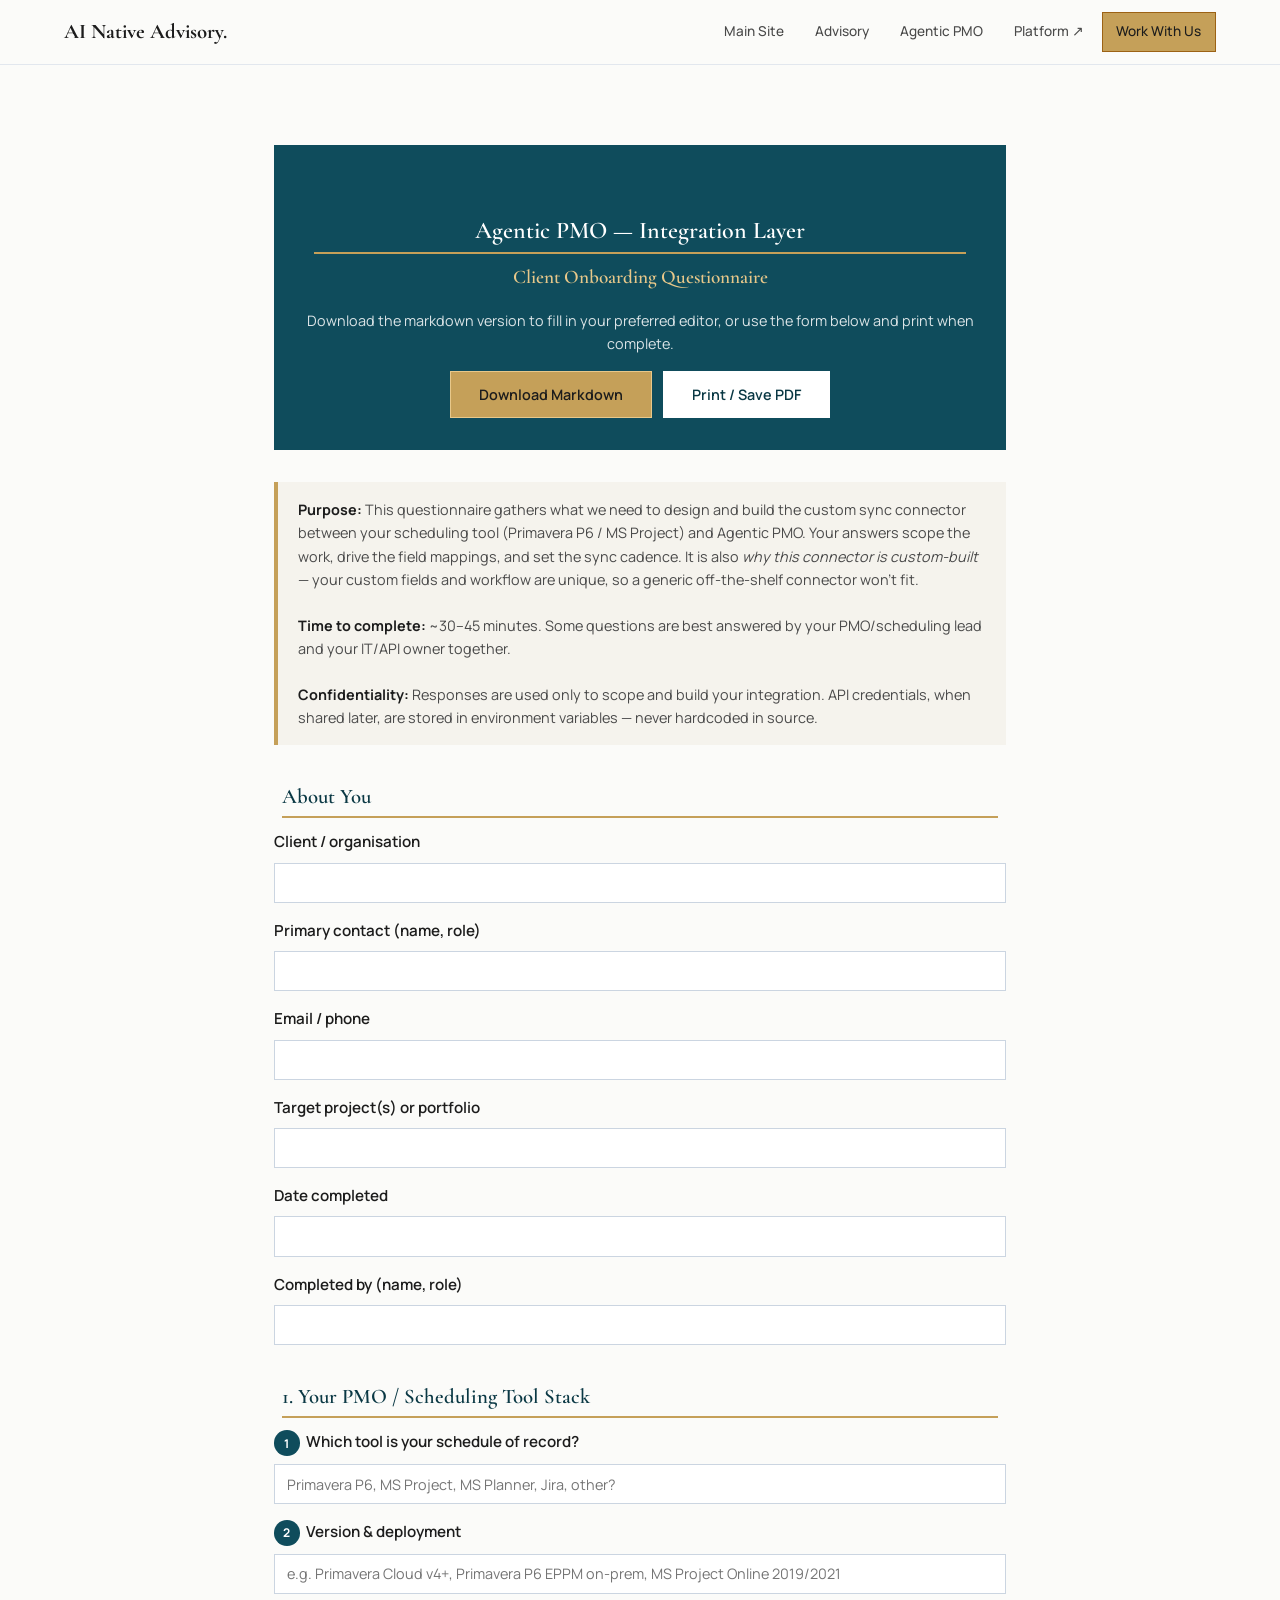
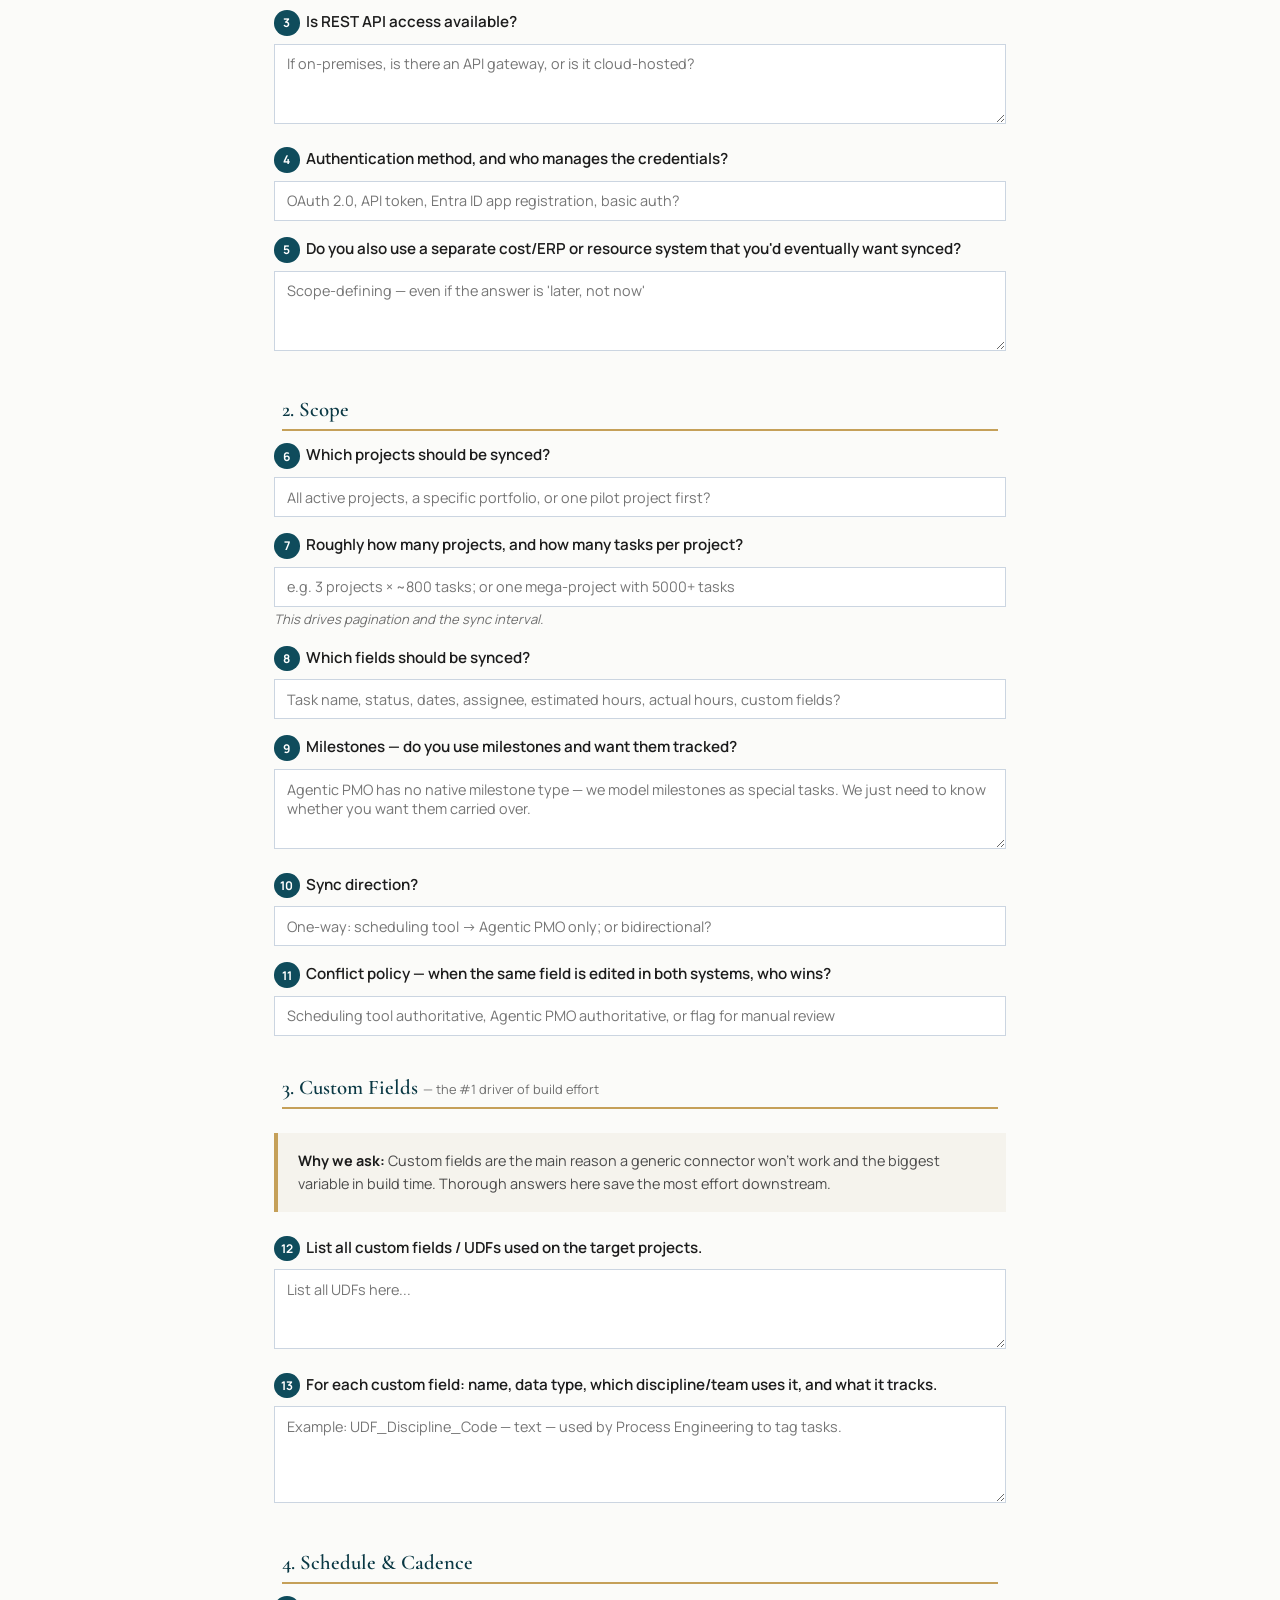
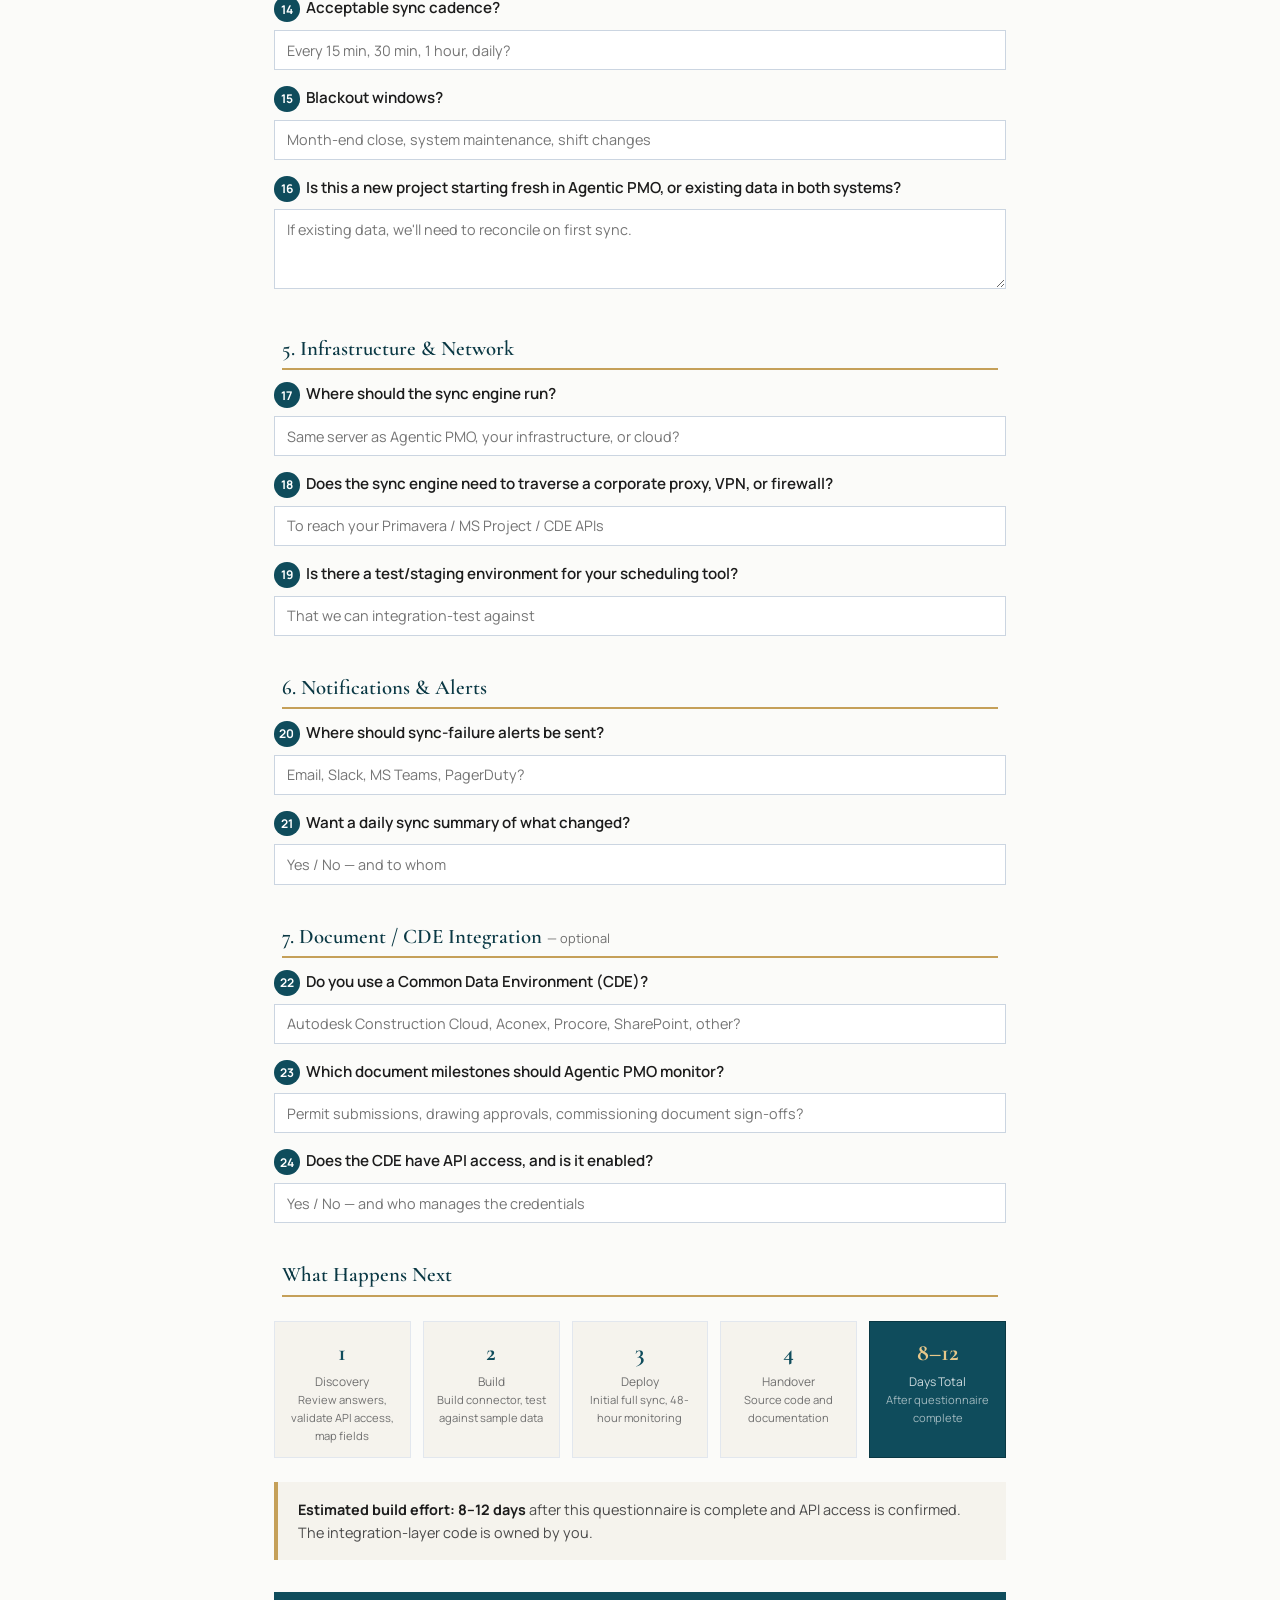
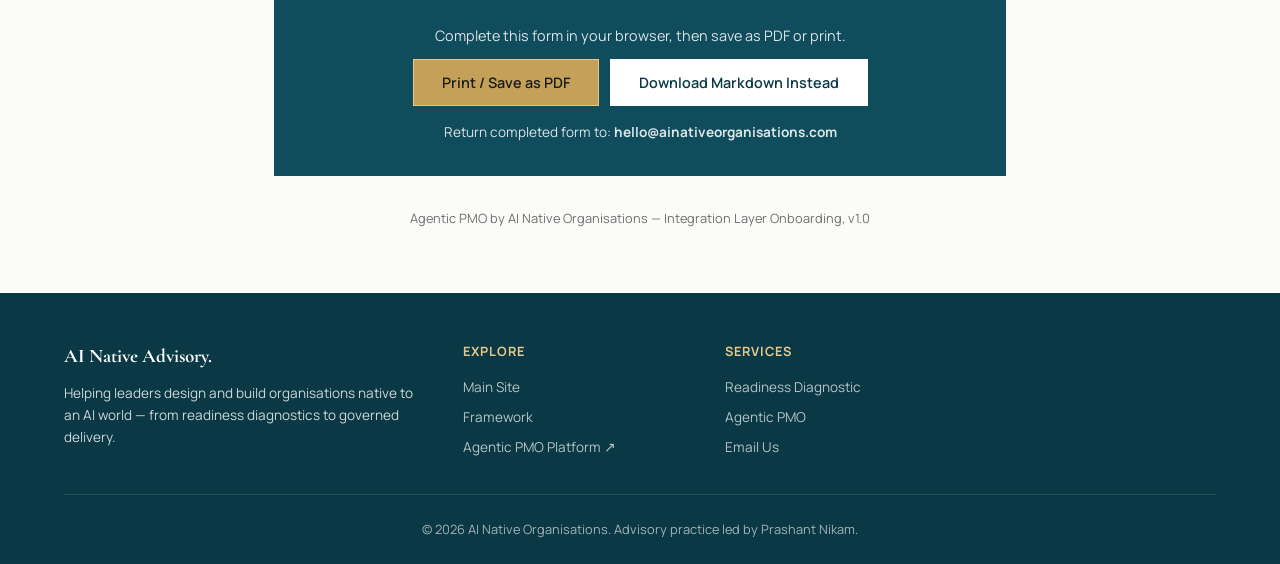
==== commit 44c0d757: "Fix WCAG AA contrast on labels, buttons and dark surfaces Muted ink #737373 -> #6f6f6f. New --color-" ====
--- a/integration-questionnaire.html
+++ b/integration-questionnaire.html
@@ -165,7 +165,7 @@
 
   <div class="download-bar">
     <h2 style="color: #fff; margin-bottom: 0.5rem; font-size: 1.5rem;">Agentic PMO — Integration Layer</h2>
-    <h3 style="color: var(--color-gold); font-family: var(--font-serif); font-size: 1.2rem; margin-bottom: 1rem;">Client Onboarding Questionnaire</h3>
+    <h3 style="color: var(--color-gold-ink); font-family: var(--font-serif); font-size: 1.2rem; margin-bottom: 1rem;">Client Onboarding Questionnaire</h3>
     <p>Download the markdown version to fill in your preferred editor, or use the form below and print when complete.</p>
     <div style="margin-top: 1rem;">
       <a href="/agentic-pmo-integration-questionnaire.md" class="btn btn-gold" download>Download Markdown</a>
@@ -380,7 +380,7 @@
       <div style="font-size: 0.7rem; color: var(--color-ink-muted);">Source code and documentation</div>
     </div>
     <div class="next-step" style="background: var(--color-teal); border-color: var(--color-teal-dark);">
-      <div class="step-num" style="color: var(--color-gold);">8–12</div>
+      <div class="step-num" style="color: var(--color-gold-ink);">8–12</div>
       <div class="step-label" style="color: rgba(255,255,255,0.8);">Days Total</div>
       <div style="font-size: 0.7rem; color: rgba(255,255,255,0.6);">After questionnaire complete</div>
     </div>
--- a/styles.css
+++ b/styles.css
@@ -1,4 +1,4 @@
-/* ===== FTSE 100 AI-Native Edition — Shared Styles ===== */
+/* ===== AI Native Advisory — Shared Styles ===== */
 @import url('https://fonts.googleapis.com/css2?family=Cormorant+Garamond:ital,wght@0,300;0,400;0,500;0,600;0,700;1,400;1,500&family=Manrope:wght@300;400;500;600;700;800&family=JetBrains+Mono:wght@400;500;600&display=swap');
 
 :root {
@@ -6,10 +6,11 @@
   --color-teal: #0f4c5c;
   --color-teal-dark: #0a3844;
   --color-gold: #c5a059;
+  --color-gold-ink: #9c6215; /* AA text variant; reverts to gold on dark */
   --color-gold-dark: #9c6215;
   --color-ink: #1c1c1c;
   --color-ink-secondary: #4a4a4a;
-  --color-ink-muted: #737373;
+  --color-ink-muted: #6f6f6f;
   --color-slate: #cbd5e1;
   --color-slate-soft: #e2e7ee;
   --color-cream: #f5f3ed;
@@ -33,7 +34,7 @@
 }
 img { max-width: 100%; height: auto; display: block; }
 a { color: var(--color-teal); text-decoration: none; transition: color 0.2s; }
-a:hover { color: var(--color-gold); }
+a:hover { color: var(--color-gold-ink); }
 .container { max-width: var(--max-width); margin: 0 auto; padding: 0 24px; }
 
 h1, h2, h3, h4 { font-family: var(--font-serif); }
@@ -48,7 +49,7 @@
   font-size: 0.85rem;
   letter-spacing: 0.12em;
   text-transform: uppercase;
-  color: var(--color-gold);
+  color: var(--color-gold-ink);
   display: block;
   margin-bottom: 0.5rem;
 }
@@ -77,8 +78,8 @@
 }
 .btn-gold {
   background: var(--color-gold);
-  color: #fff;
-  border-color: var(--color-gold);
+  color: var(--color-ink);
+  border-color: var(--color-gold-ink);
 }
 .btn-gold:hover { background: var(--color-gold-dark); border-color: var(--color-gold-dark); color: #fff; }
 .btn-teal {
@@ -176,7 +177,7 @@
   align-items: center;
   gap: 0.4rem;
   background: var(--color-teal);
-  color: var(--color-gold);
+  color: var(--color-gold-ink);
   font-family: var(--font-serif);
   font-size: 0.8rem;
   letter-spacing: 0.08em;
@@ -235,7 +236,7 @@
 .card h3 { margin-bottom: 0.5rem; }
 .card p { color: var(--color-ink-secondary); font-size: 0.92rem; line-height: 1.6; }
 .card-dark { background: var(--color-teal); border-color: var(--color-teal-dark); color: #fff; }
-.card-dark h3 { color: var(--color-gold); }
+.card-dark h3 { color: var(--color-gold-ink); }
 .card-dark p { color: rgba(255,255,255,0.85); }
 
 /* Timeline */
@@ -271,7 +272,7 @@
 .stat-card { text-align: center; padding: 1.5rem; }
 .stat-card .num { font-family: var(--font-serif); font-size: 2.8rem; font-weight: 700; color: var(--color-teal); line-height: 1; }
 .stat-card .label { font-size: 0.85rem; color: var(--color-ink-muted); margin-top: 0.4rem; }
-.section-dark .stat-card .num { color: var(--color-gold); }
+.section-dark .stat-card .num { color: var(--color-gold-ink); }
 .section-dark .stat-card .label { color: rgba(255,255,255,0.75); }
 
 /* Two-col */
@@ -279,7 +280,7 @@
 
 /* Phase cards */
 .phase-card { background: #fff; border: 1px solid var(--color-slate-soft); padding: 1.5rem; margin-bottom: 1rem; }
-.phase-card .phase-label { font-family: var(--font-serif); font-size: 0.8rem; letter-spacing: 0.08em; text-transform: uppercase; color: var(--color-gold); margin-bottom: 0.25rem; }
+.phase-card .phase-label { font-family: var(--font-serif); font-size: 0.8rem; letter-spacing: 0.08em; text-transform: uppercase; color: var(--color-gold-ink); margin-bottom: 0.25rem; }
 .phase-card h4 { margin-bottom: 0.25rem; }
 .phase-card p { font-size: 0.9rem; color: var(--color-ink-secondary); }
 
@@ -299,10 +300,10 @@
 .footer-grid { display: grid; grid-template-columns: 1.6fr 1fr 1fr 1fr; gap: 2rem; margin-bottom: 2rem; }
 .footer-logo { font-family: var(--font-serif); font-size: 1.2rem; font-weight: 700; color: #fff; display: block; margin-bottom: 0.75rem; }
 .footer-brand p { font-size: 0.85rem; line-height: 1.6; }
-.footer-col h4 { font-family: var(--font-sans); font-size: 0.8rem; text-transform: uppercase; letter-spacing: 0.08em; color: var(--color-gold); margin-bottom: 0.75rem; }
+.footer-col h4 { font-family: var(--font-sans); font-size: 0.8rem; text-transform: uppercase; letter-spacing: 0.08em; color: var(--color-gold-ink); margin-bottom: 0.75rem; }
 .footer-col a { display: block; font-size: 0.85rem; color: rgba(255,255,255,0.7); padding: 0.25rem 0; }
-.footer-col a:hover { color: var(--color-gold); }
-.footer-bottom { border-top: 1px solid rgba(255,255,255,0.1); padding-top: 1.5rem; font-size: 0.8rem; text-align: center; color: rgba(255,255,255,0.5); }
+.footer-col a:hover { color: var(--color-gold-ink); }
+.footer-bottom { border-top: 1px solid rgba(255,255,255,0.1); padding-top: 1.5rem; font-size: 0.8rem; text-align: center; color: rgba(255,255,255,0.62); }
 
 /* Founders / team cards */
 .founder-card { text-align: center; }
@@ -346,3 +347,16 @@
   .researcher-card .stats { flex-wrap: wrap; gap: 1rem; }
   .researcher-card .pubs li { font-size: 0.78rem; }
 }
+
+/* AA: text gold reverts to the light value on dark surfaces */
+.section-dark, .card-dark, .card-teal, .site-footer, .badge { --color-gold-ink: #e8c88a; }
+
+/* AA: label on a gold fill, and ink text on gold bands */
+.btn.btn-gold, .btn-gold { color: var(--color-ink); }
+
+/* AA: text on teal surfaced cards and bars */
+.phase-card.dark p, .section-dark .phase-card p, .phase-card[style*='teal'] p { color: rgba(255,255,255,0.86); }
+.download-bar, .next-step { --color-gold-ink: #e8c88a; }
+
+/* AA: translucent cards painted on teal need light text */
+.phase-card--on-dark, .phase-card--on-dark p, .phase-card--on-dark h4, .phase-card--on-dark li { color: rgba(255,255,255,0.88); }
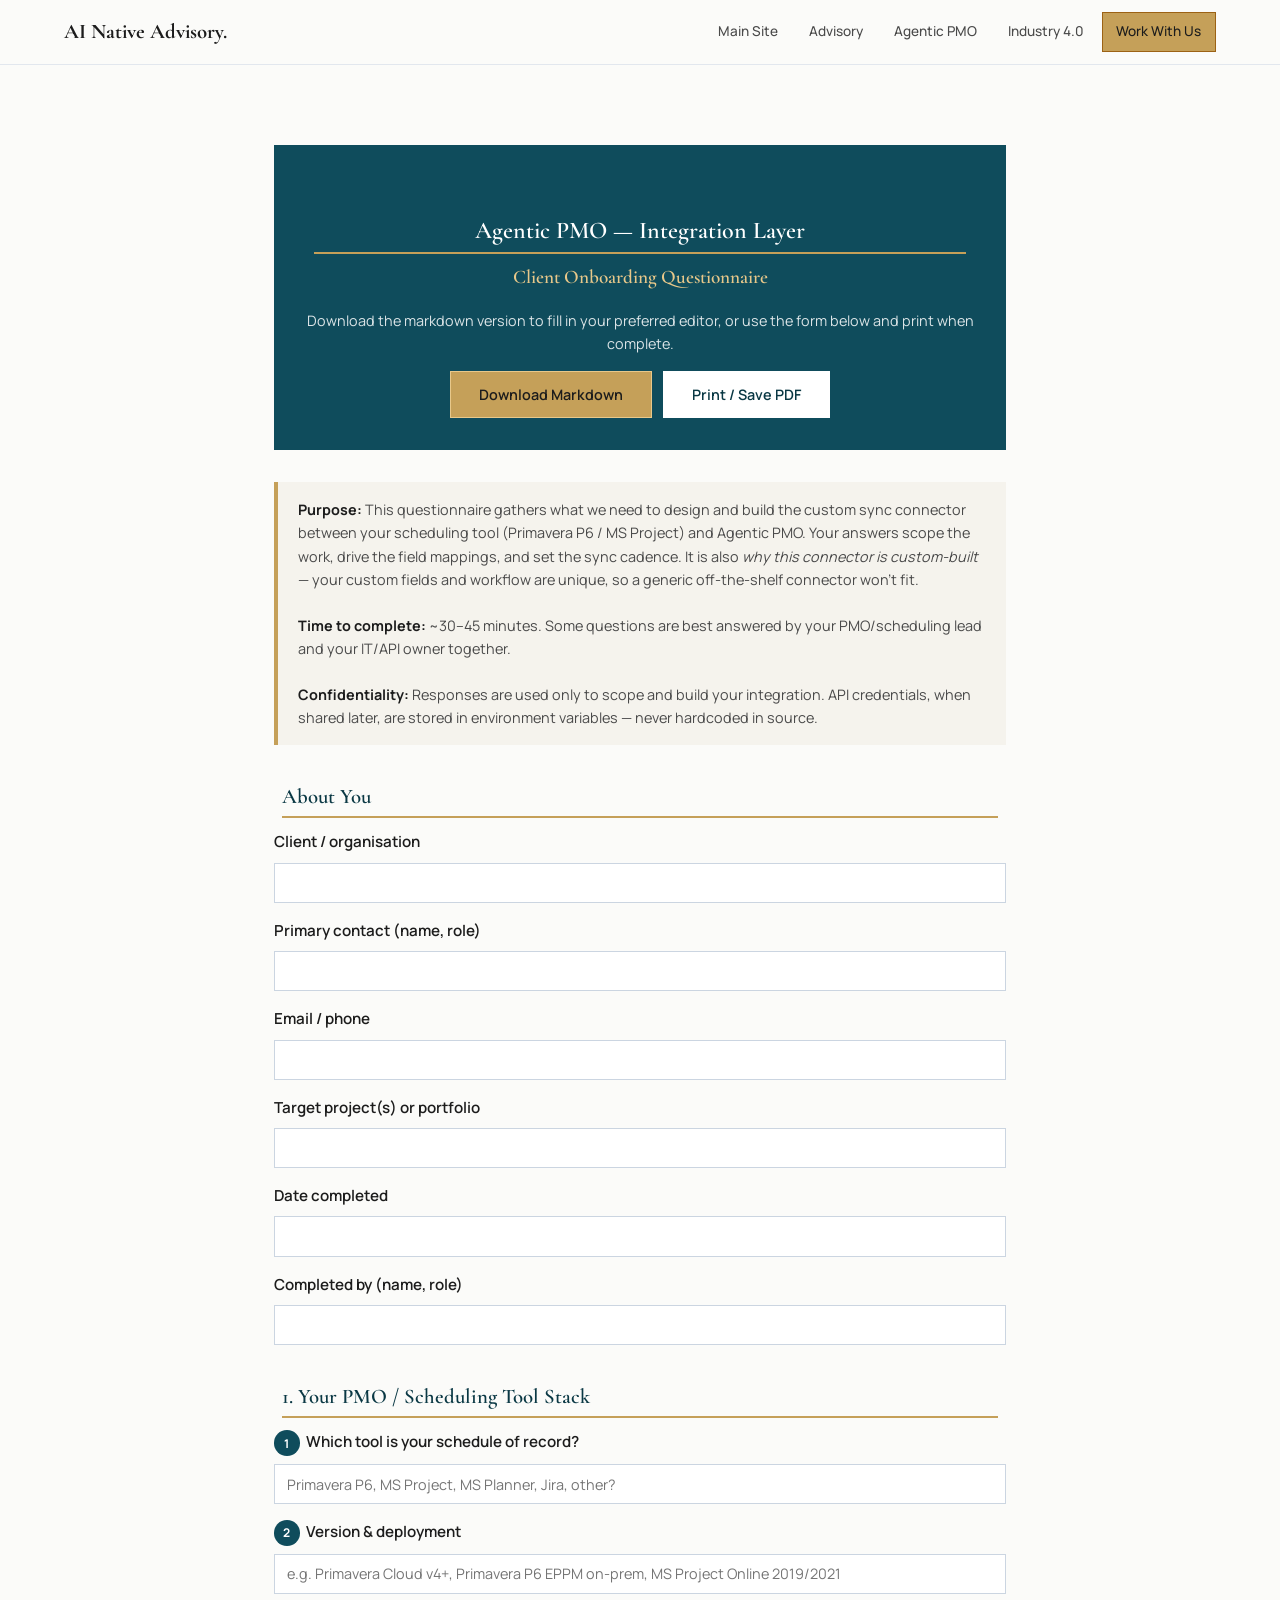
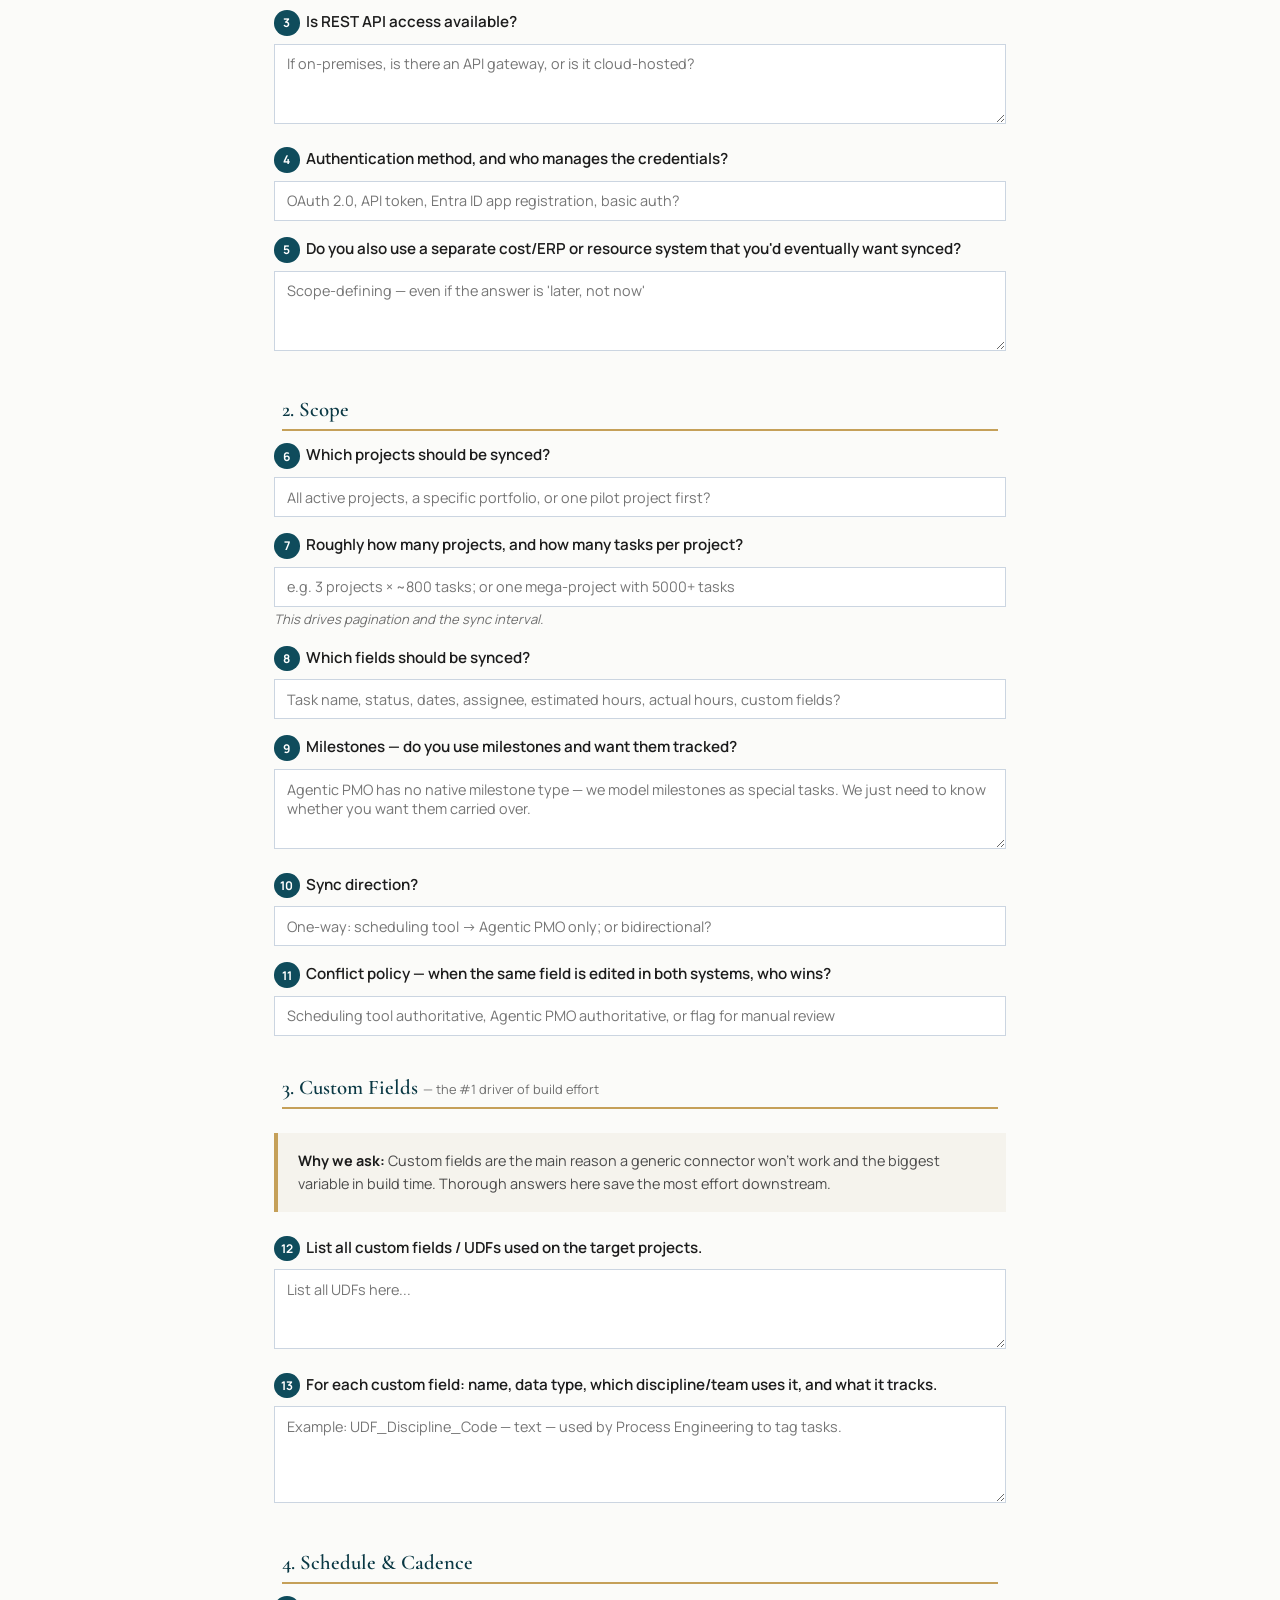
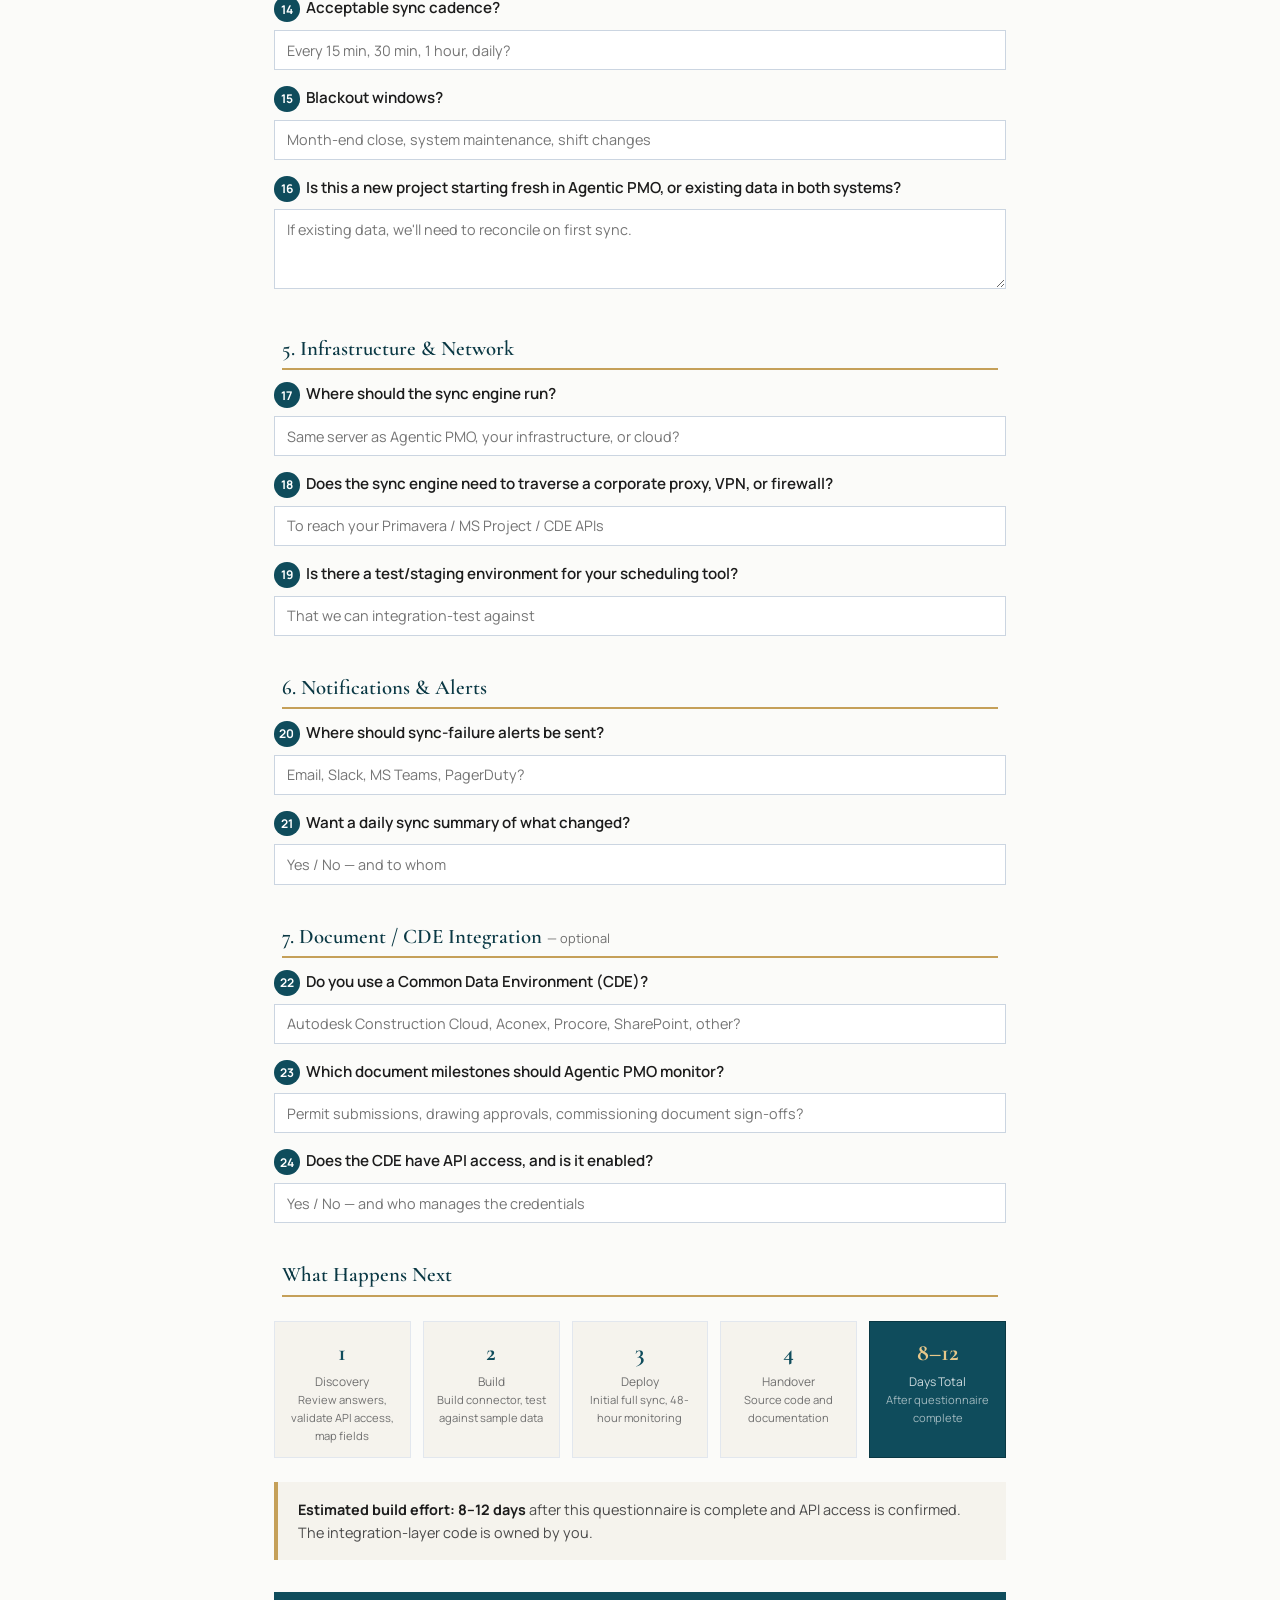
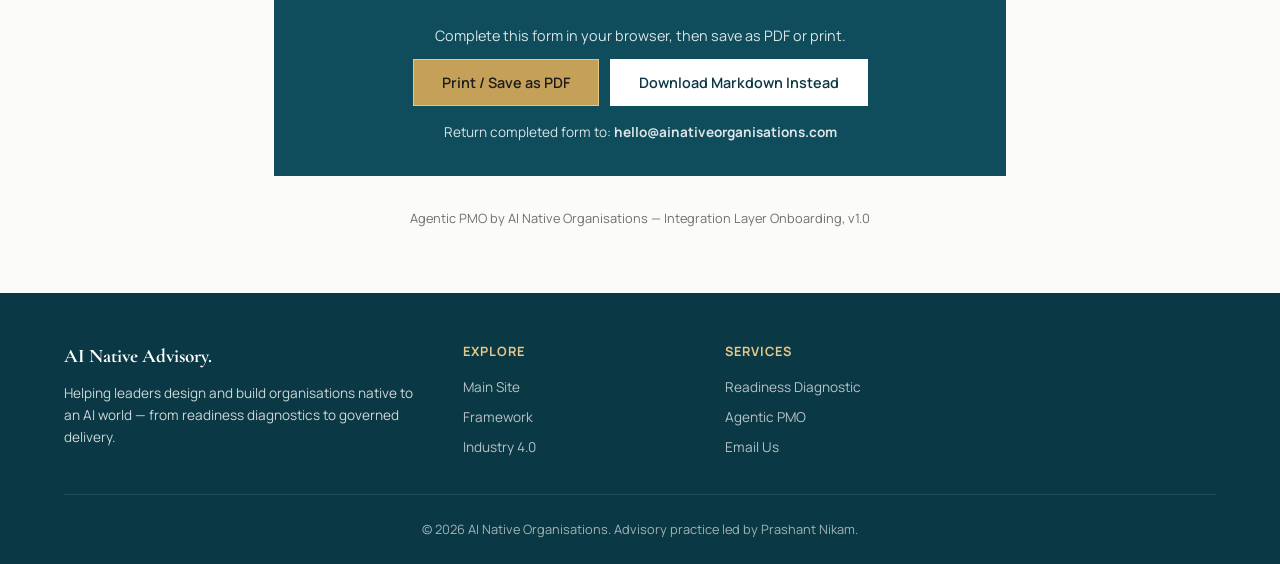
==== commit 6543f146: "Fix WCAG AA contrast on labels, buttons and dark surfaces Muted ink #737373 -> #6f6f6f. New --color-" ====
--- a/integration-questionnaire.html
+++ b/integration-questionnaire.html
@@ -154,7 +154,7 @@
       <a href="https://ainativeorganisations.com" target="_blank" rel="noopener">Main Site</a>
       <a href="/">Advisory</a>
       <a href="/#agentic-pmo">Agentic PMO</a>
-      <a href="https://agenticpmo.tech" target="_blank" rel="noopener">Platform ↗</a>
+      <a href="https://industry.ainativeorganisations.com" target="_blank" rel="noopener">Industry 4.0</a>
       <a href="/#contact" class="btn btn-gold btn-sm">Work With Us</a>
     </div>
   </div>
@@ -415,7 +415,7 @@
         <h4>Explore</h4>
         <a href="https://ainativeorganisations.com" target="_blank" rel="noopener">Main Site</a>
         <a href="https://ainativeorganisations.com/framework" target="_blank" rel="noopener">Framework</a>
-        <a href="https://agenticpmo.tech" target="_blank" rel="noopener">Agentic PMO Platform ↗</a>
+        <a href="https://industry.ainativeorganisations.com" target="_blank" rel="noopener">Industry 4.0</a>
       </div>
       <div class="footer-col">
         <h4>Services</h4>
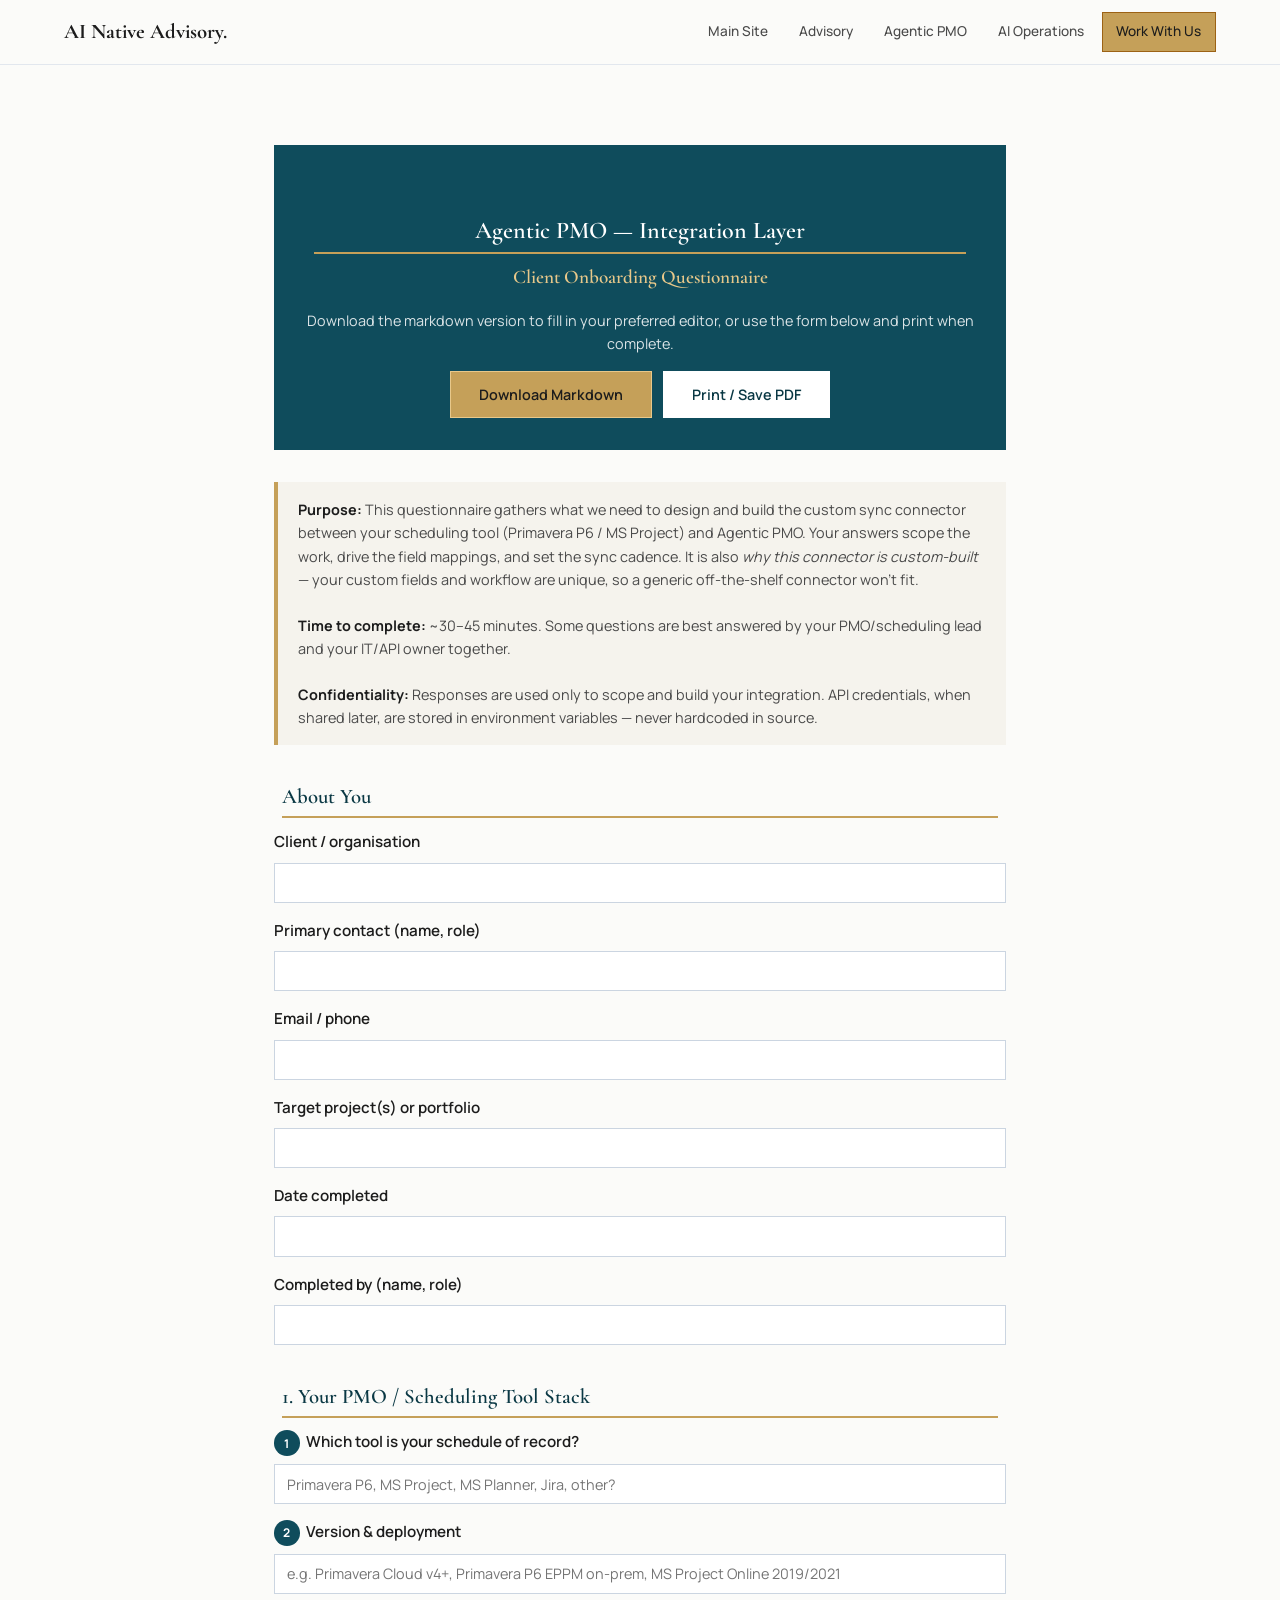
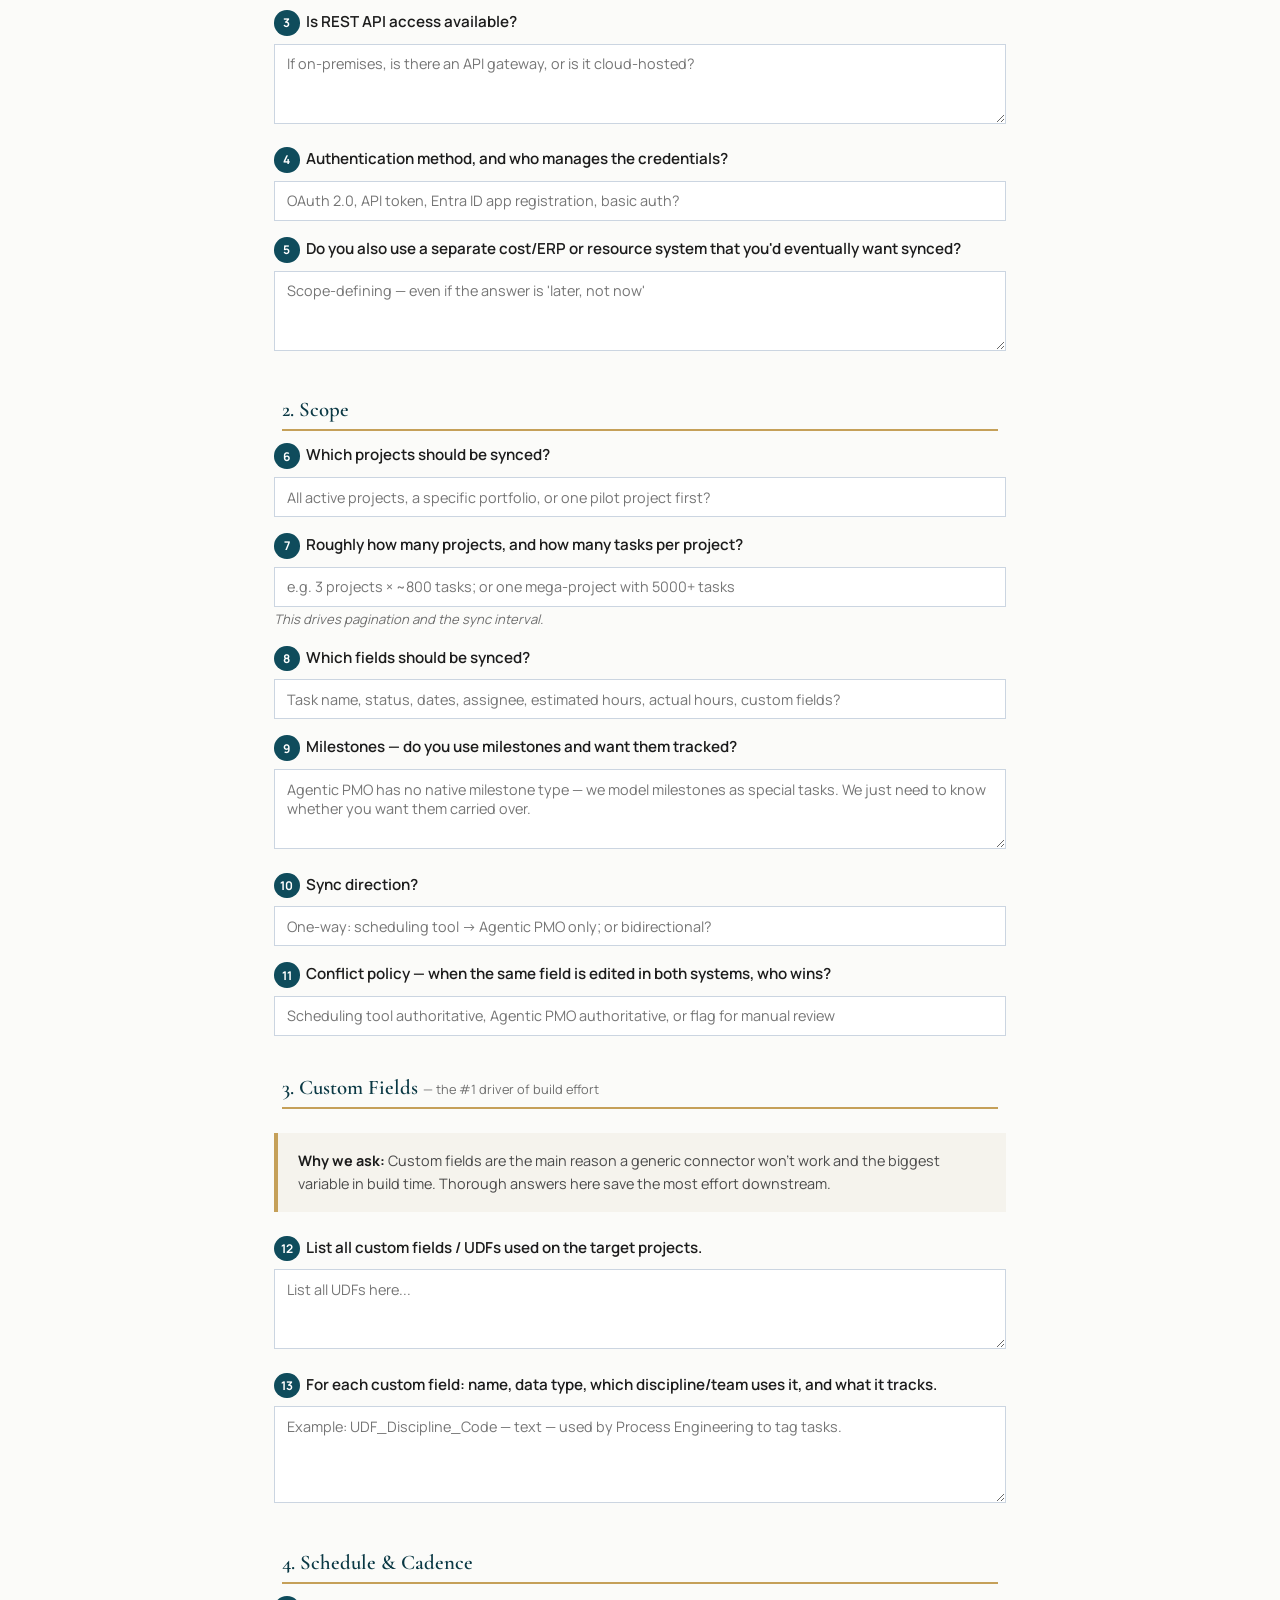
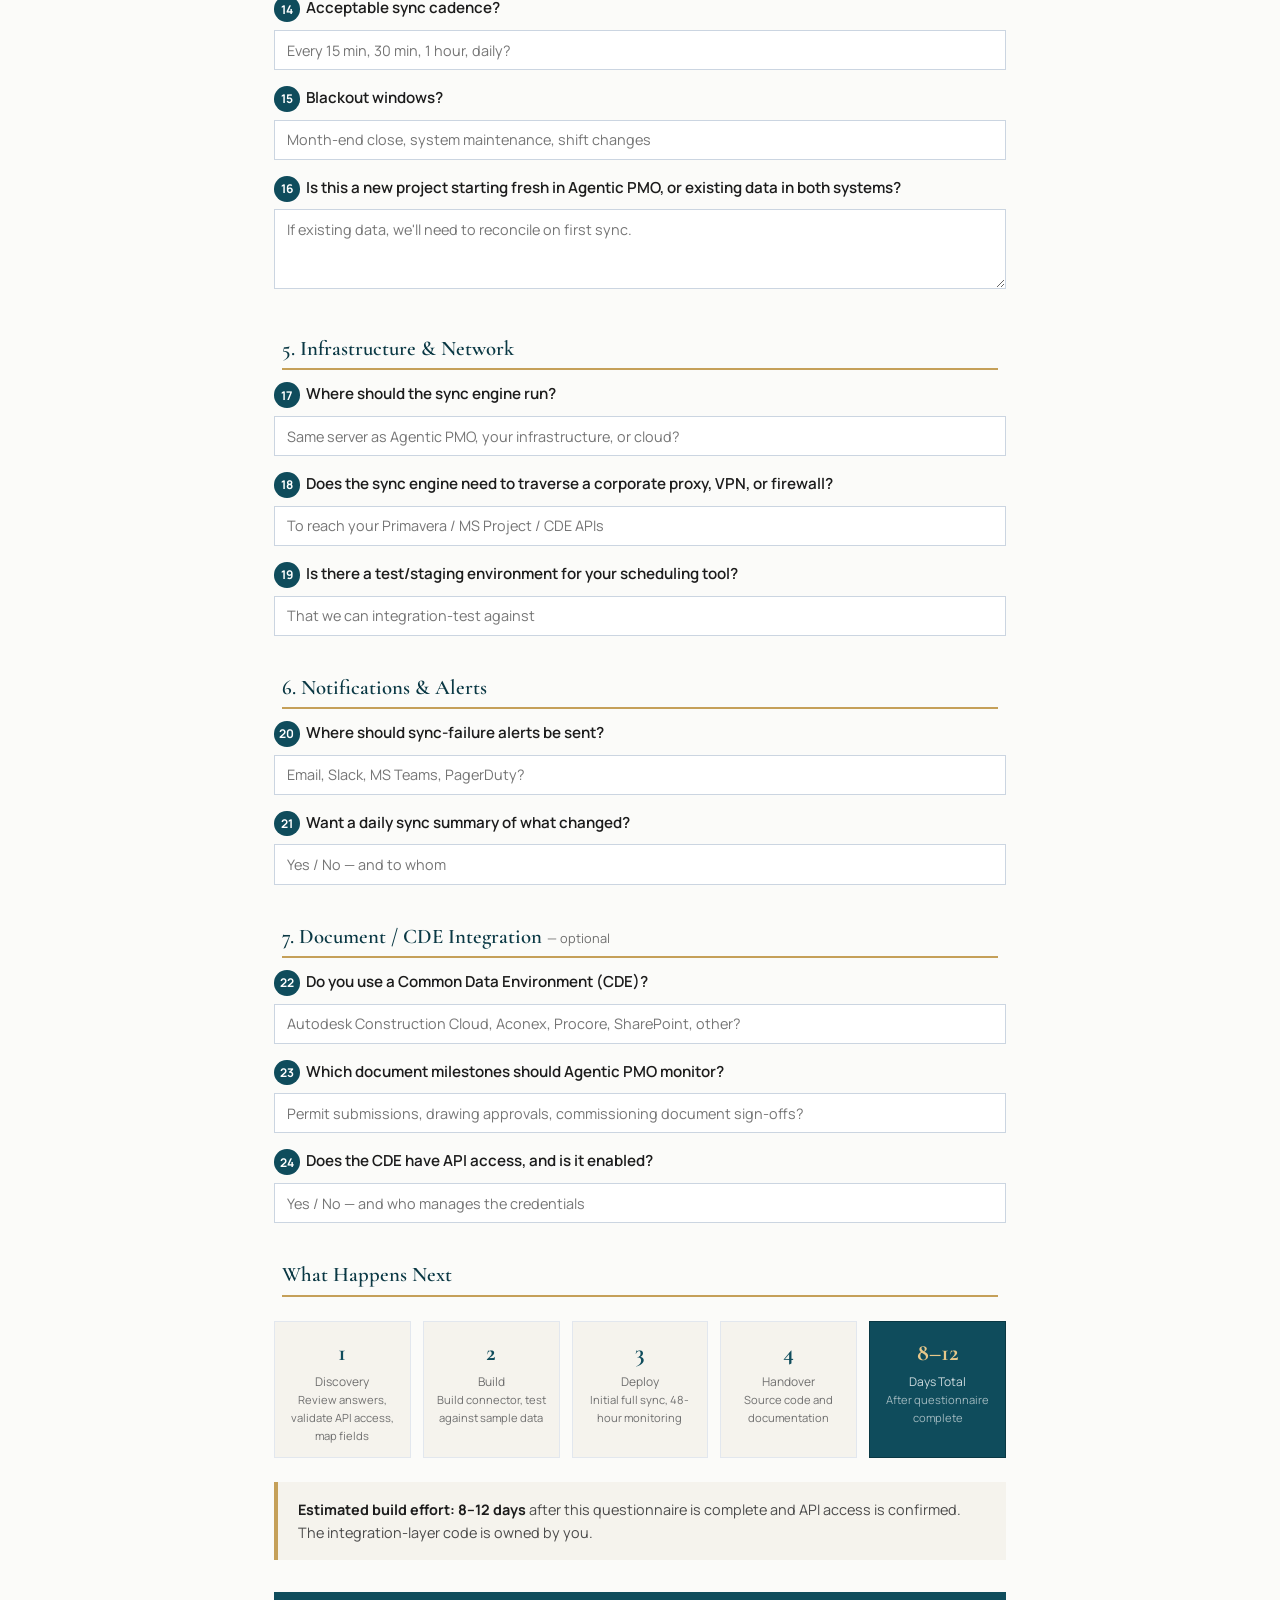
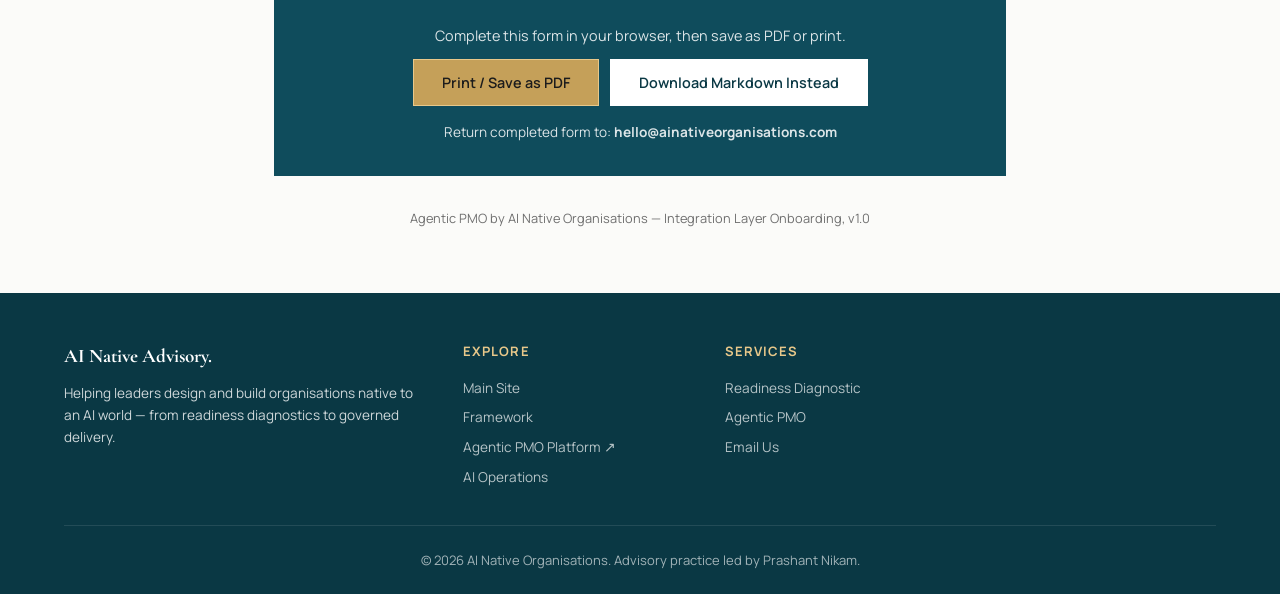
==== commit 297298a4: "Add AI Operations track for UK service businesses - sme.html: AI Workflow Audit, Secure AI Workflow " ====
--- a/integration-questionnaire.html
+++ b/integration-questionnaire.html
@@ -154,7 +154,7 @@
       <a href="https://ainativeorganisations.com" target="_blank" rel="noopener">Main Site</a>
       <a href="/">Advisory</a>
       <a href="/#agentic-pmo">Agentic PMO</a>
-      <a href="https://industry.ainativeorganisations.com" target="_blank" rel="noopener">Industry 4.0</a>
+      <a href="/sme.html">AI Operations</a>
       <a href="/#contact" class="btn btn-gold btn-sm">Work With Us</a>
     </div>
   </div>
@@ -415,7 +415,8 @@
         <h4>Explore</h4>
         <a href="https://ainativeorganisations.com" target="_blank" rel="noopener">Main Site</a>
         <a href="https://ainativeorganisations.com/framework" target="_blank" rel="noopener">Framework</a>
-        <a href="https://industry.ainativeorganisations.com" target="_blank" rel="noopener">Industry 4.0</a>
+        <a href="https://agenticpmo.tech" target="_blank" rel="noopener">Agentic PMO Platform ↗</a>
+        <a href="/sme.html">AI Operations</a>
       </div>
       <div class="footer-col">
         <h4>Services</h4>
--- a/styles.css
+++ b/styles.css
@@ -179,8 +179,8 @@
   background: var(--color-teal);
   color: var(--color-gold-ink);
   font-family: var(--font-serif);
-  font-size: 0.8rem;
-  letter-spacing: 0.08em;
+  font-size: 0.8125rem;
+  letter-spacing: 0.07em;
   text-transform: uppercase;
   padding: 0.3rem 0.8rem;
   margin-bottom: 1rem;
@@ -280,7 +280,7 @@
 
 /* Phase cards */
 .phase-card { background: #fff; border: 1px solid var(--color-slate-soft); padding: 1.5rem; margin-bottom: 1rem; }
-.phase-card .phase-label { font-family: var(--font-serif); font-size: 0.8rem; letter-spacing: 0.08em; text-transform: uppercase; color: var(--color-gold-ink); margin-bottom: 0.25rem; }
+.phase-card .phase-label { font-family: var(--font-serif); font-size: 0.8125rem; letter-spacing: 0.07em; text-transform: uppercase; color: var(--color-gold-ink); margin-bottom: 0.25rem; }
 .phase-card h4 { margin-bottom: 0.25rem; }
 .phase-card p { font-size: 0.9rem; color: var(--color-ink-secondary); }
 
@@ -300,10 +300,10 @@
 .footer-grid { display: grid; grid-template-columns: 1.6fr 1fr 1fr 1fr; gap: 2rem; margin-bottom: 2rem; }
 .footer-logo { font-family: var(--font-serif); font-size: 1.2rem; font-weight: 700; color: #fff; display: block; margin-bottom: 0.75rem; }
 .footer-brand p { font-size: 0.85rem; line-height: 1.6; }
-.footer-col h4 { font-family: var(--font-sans); font-size: 0.8rem; text-transform: uppercase; letter-spacing: 0.08em; color: var(--color-gold-ink); margin-bottom: 0.75rem; }
+.footer-col h4 { font-family: var(--font-sans); font-size: 0.8125rem; text-transform: uppercase; letter-spacing: 0.08em; color: var(--color-gold-ink); margin-bottom: 0.75rem; }
 .footer-col a { display: block; font-size: 0.85rem; color: rgba(255,255,255,0.7); padding: 0.25rem 0; }
 .footer-col a:hover { color: var(--color-gold-ink); }
-.footer-bottom { border-top: 1px solid rgba(255,255,255,0.1); padding-top: 1.5rem; font-size: 0.8rem; text-align: center; color: rgba(255,255,255,0.62); }
+.footer-bottom { border-top: 1px solid rgba(255,255,255,0.1); padding-top: 1.5rem; font-size: 0.8125rem; text-align: center; color: rgba(255,255,255,0.62); }
 
 /* Founders / team cards */
 .founder-card { text-align: center; }
@@ -360,3 +360,71 @@
 
 /* AA: translucent cards painted on teal need light text */
 .phase-card--on-dark, .phase-card--on-dark p, .phase-card--on-dark h4, .phase-card--on-dark li { color: rgba(255,255,255,0.88); }
+
+/* ===== AI Operations (SME / service business track) ===== */
+.lede { font-size: 1.15rem; color: var(--color-ink-secondary); line-height: 1.75; max-width: 62ch; }
+.lede strong { color: var(--color-ink); }
+
+/* Service cards */
+.svc-card { background: #fff; border: 1px solid var(--color-slate-soft); padding: 2rem; display: flex; flex-direction: column; }
+.svc-card h3 { margin-bottom: 0.4rem; }
+.svc-card .svc-tag {
+  font-family: var(--font-serif); font-size: 0.8125rem; letter-spacing: 0.08em; text-transform: uppercase;
+  color: var(--color-gold-ink); display: block; margin-bottom: 0.6rem;
+}
+.svc-card .svc-desc { color: var(--color-ink-secondary); font-size: 1rem; line-height: 1.65; }
+.svc-card .svc-list { margin-top: 1.1rem; padding-left: 1.1rem; color: var(--color-ink-secondary); font-size: 0.9375rem; line-height: 1.85; }
+.svc-card .svc-foot { margin-top: auto; padding-top: 1.25rem; font-size: 0.875rem; color: var(--color-ink-muted); border-top: 1px solid var(--color-slate-soft); }
+.svc-card .svc-foot strong { color: var(--color-teal); }
+.svc-card--dark { background: var(--color-teal); border-color: var(--color-teal-dark); color: #fff; --color-gold-ink: #e8c88a; }
+.svc-card--dark h3 { color: var(--color-gold-ink); }
+.svc-card--dark .svc-desc, .svc-card--dark .svc-list { color: rgba(255,255,255,0.88); }
+.svc-card--dark .svc-foot { color: rgba(255,255,255,0.8); border-top-color: rgba(255,255,255,0.22); }
+.svc-card--dark .svc-foot strong { color: var(--color-gold-ink); }
+
+/* Two-column mapping table (enterprise dimension → SME version) */
+.map-table { width: 100%; border-collapse: collapse; margin-top: 1.5rem; background: #fff; border: 1px solid var(--color-slate-soft); }
+.map-table thead th {
+  font-family: var(--font-sans); font-size: 0.8125rem; letter-spacing: 0.07em; text-transform: uppercase;
+  font-weight: 700; color: var(--color-ink-muted); text-align: left; padding: 0.85rem 1.25rem;
+  border-bottom: 1px solid var(--color-slate-soft); background: var(--color-cream);
+}
+.map-table td { padding: 0.8rem 1.25rem; font-size: 0.9rem; border-bottom: 1px solid var(--color-slate-soft); vertical-align: top; }
+.map-table tbody tr:last-child td { border-bottom: none; }
+.map-table td:first-child { font-weight: 600; color: var(--color-ink); width: 32%; }
+.map-table td:last-child { color: var(--color-ink-secondary); }
+
+/* Principles — three claims, stated plainly, separated by tone not rules */
+.principles { display: grid; grid-template-columns: repeat(3, 1fr); gap: 1.5rem; margin-top: 2rem; }
+.principle { background: var(--color-cream); padding: 1.5rem; }
+.principle h4 { font-family: var(--font-serif); font-size: 1.2rem; margin: 0 0 0.4rem; }
+.principle p { font-size: 0.9375rem; color: var(--color-ink-secondary); line-height: 1.65; }
+
+/* SME hero: a long, plain-language headline needs its own phone size */
+.hero--sme h1 { font-size: 2.9rem; }
+@media (max-width: 900px) {
+  .hero--sme h1 { font-size: 2.05rem; }
+}
+
+/* Friction list */
+.friction-list { list-style: none; margin-top: 1.25rem; }
+.friction-list li { padding: 0.65rem 0; border-bottom: 1px solid var(--color-slate-soft); font-size: 0.92rem; color: var(--color-ink-secondary); }
+.friction-list li:last-child { border-bottom: none; }
+.friction-list li::before { content: "—"; color: var(--color-gold-ink); margin-right: 0.6rem; }
+
+/* FAQ */
+.faq { max-width: 820px; margin: 0 auto; }
+.faq-item { border-bottom: 1px solid var(--color-slate-soft); padding: 1.1rem 0; }
+.faq-item h4 { font-family: var(--font-serif); font-size: 1.15rem; margin-bottom: 0.35rem; }
+.faq-item p { font-size: 0.9375rem; color: var(--color-ink-secondary); line-height: 1.7; max-width: 68ch; }
+
+/* Small print / scope note */
+.scope-note { font-size: 0.82rem; color: var(--color-ink-muted); line-height: 1.7; }
+.scope-note a { color: var(--color-teal); }
+
+@media (max-width: 900px) {
+  .principles { grid-template-columns: 1fr; gap: 1.25rem; }
+  .map-table td { padding: 0.7rem 0.85rem; font-size: 0.86rem; }
+  .map-table thead th { padding: 0.7rem 0.85rem; }
+  .map-table td:first-child { width: 40%; }
+}
